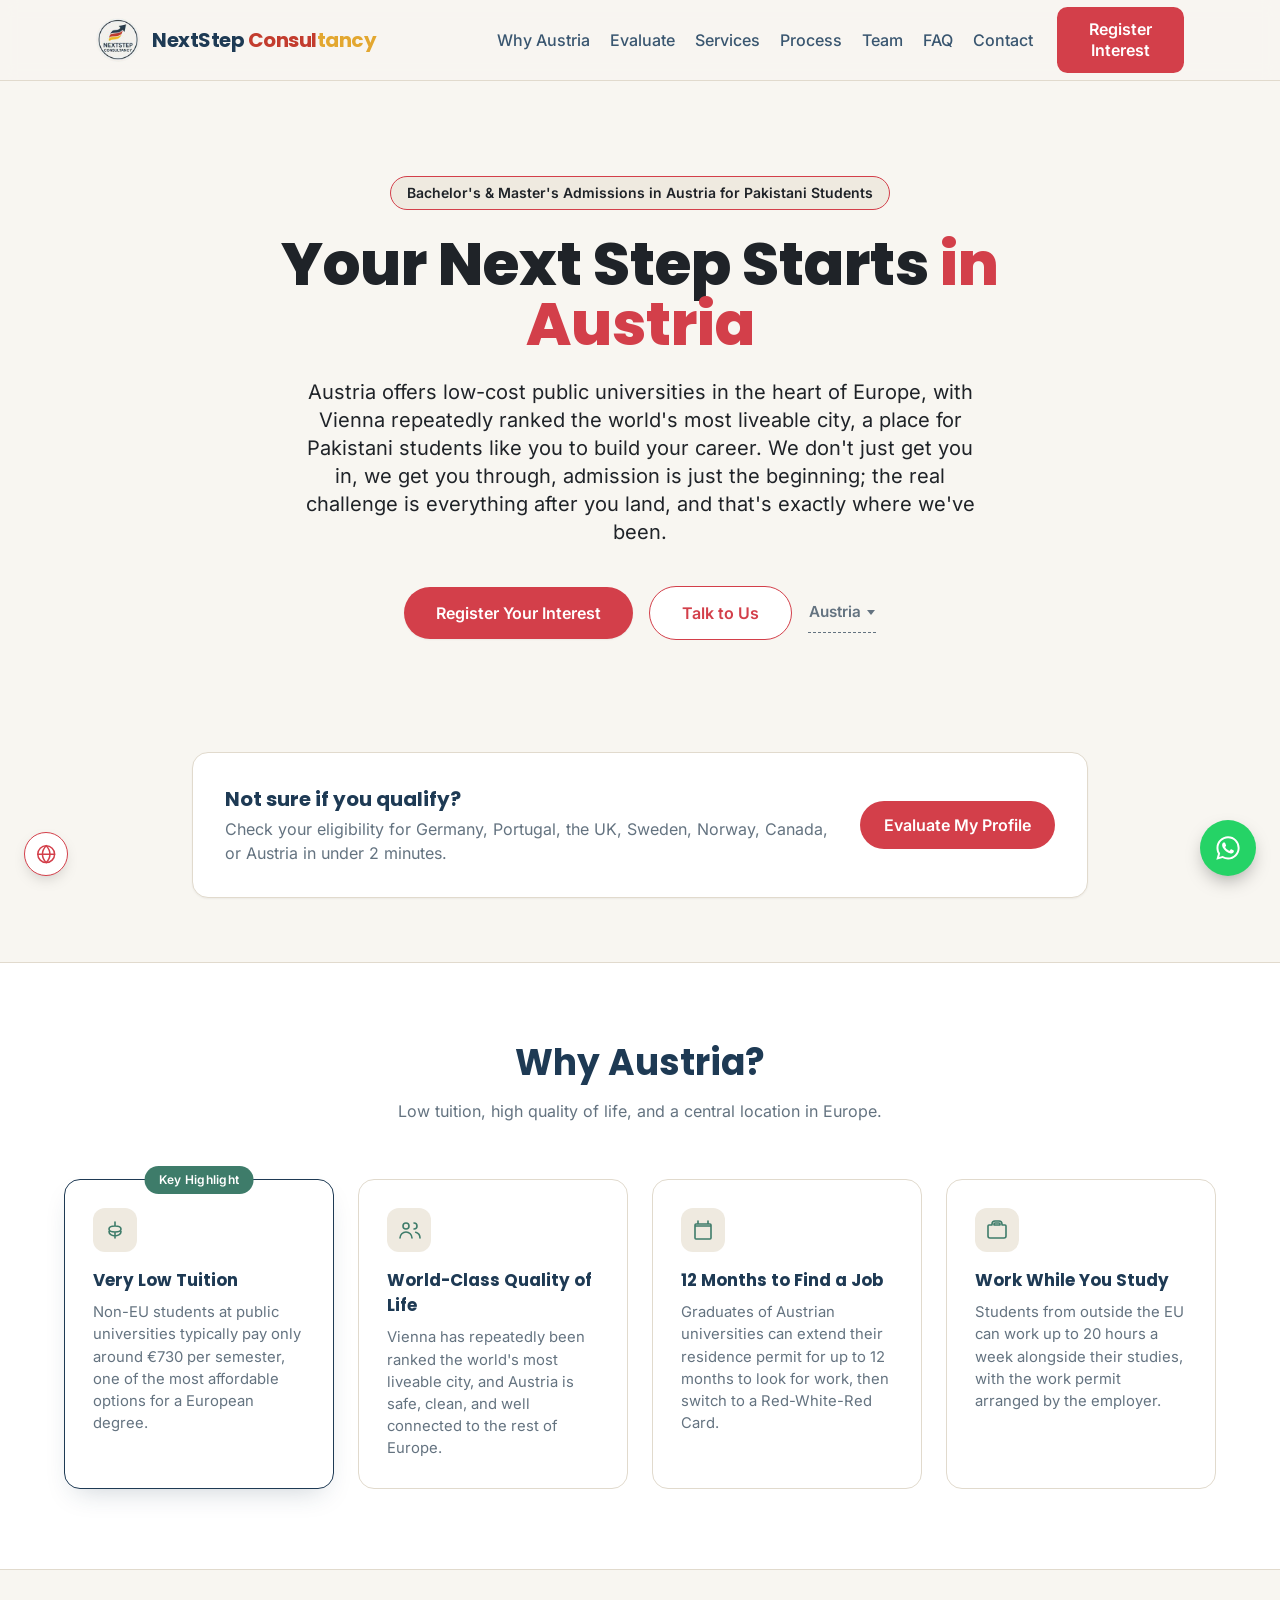
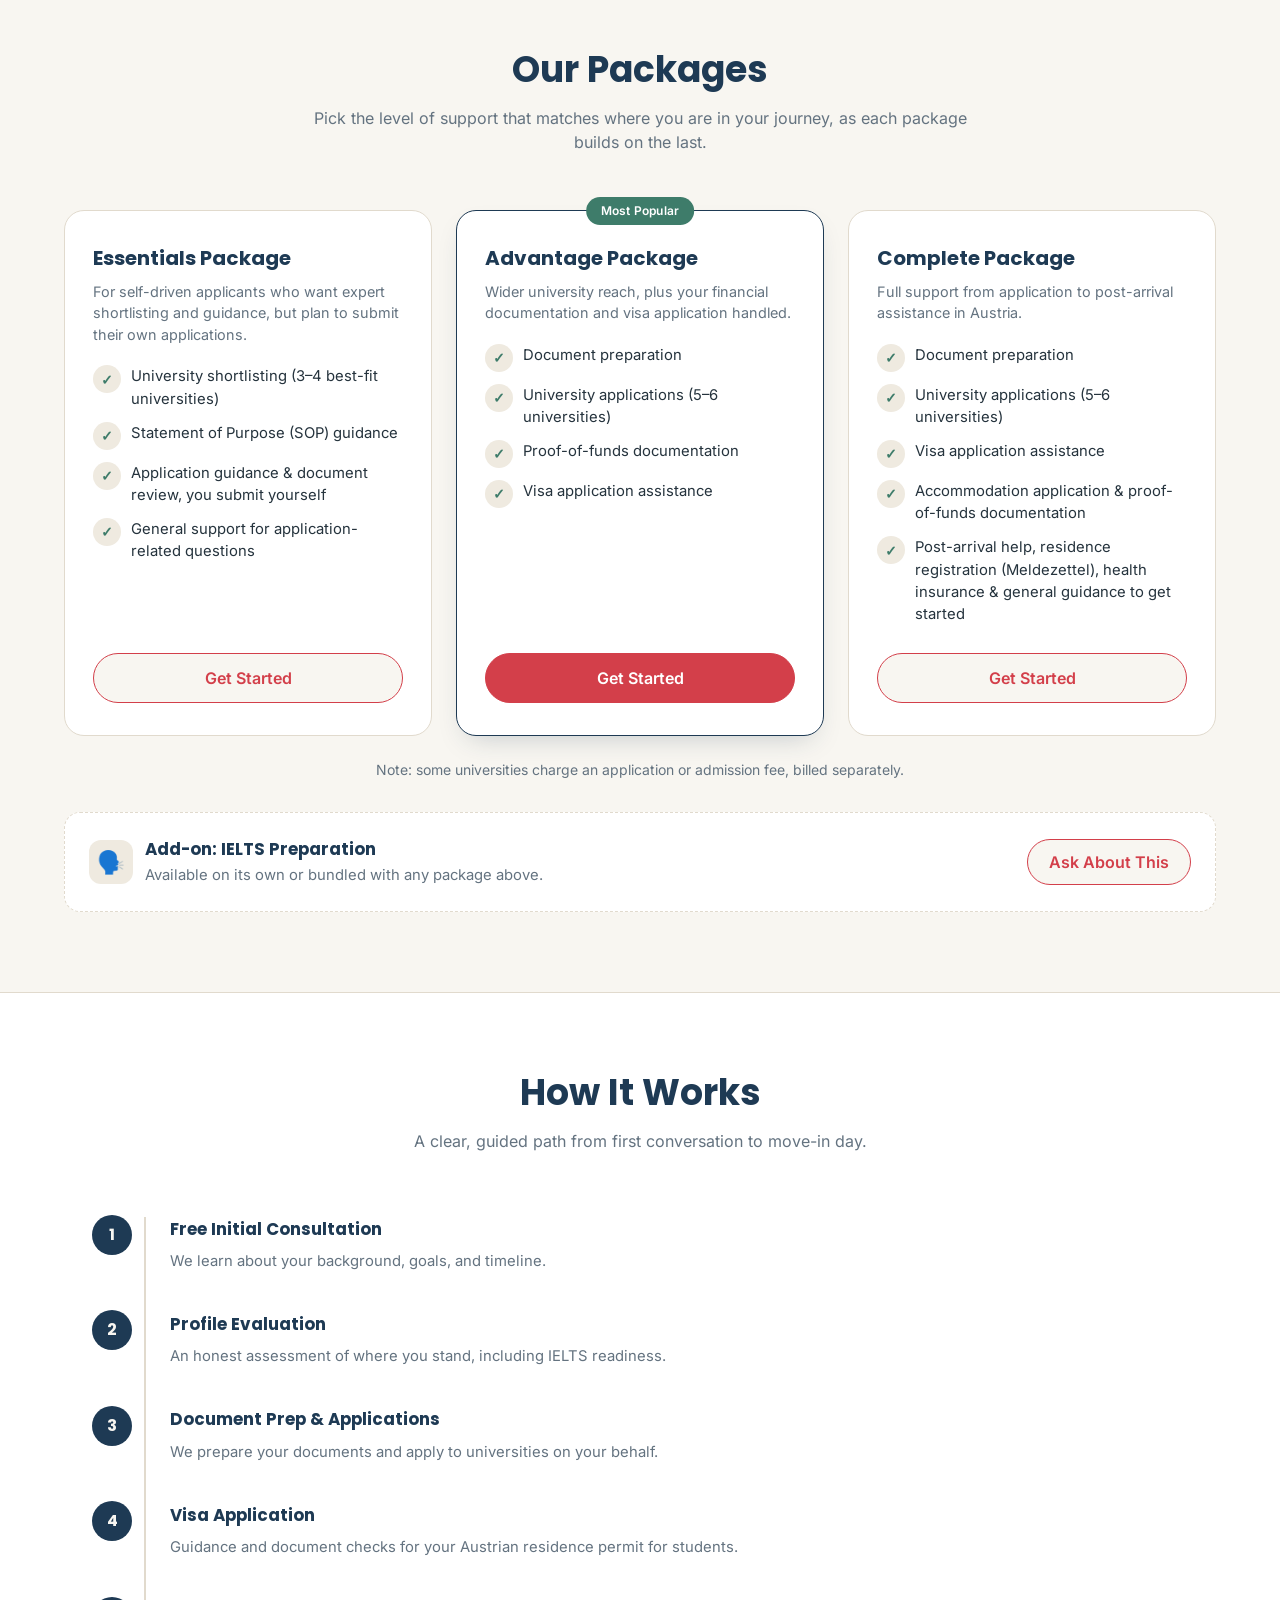
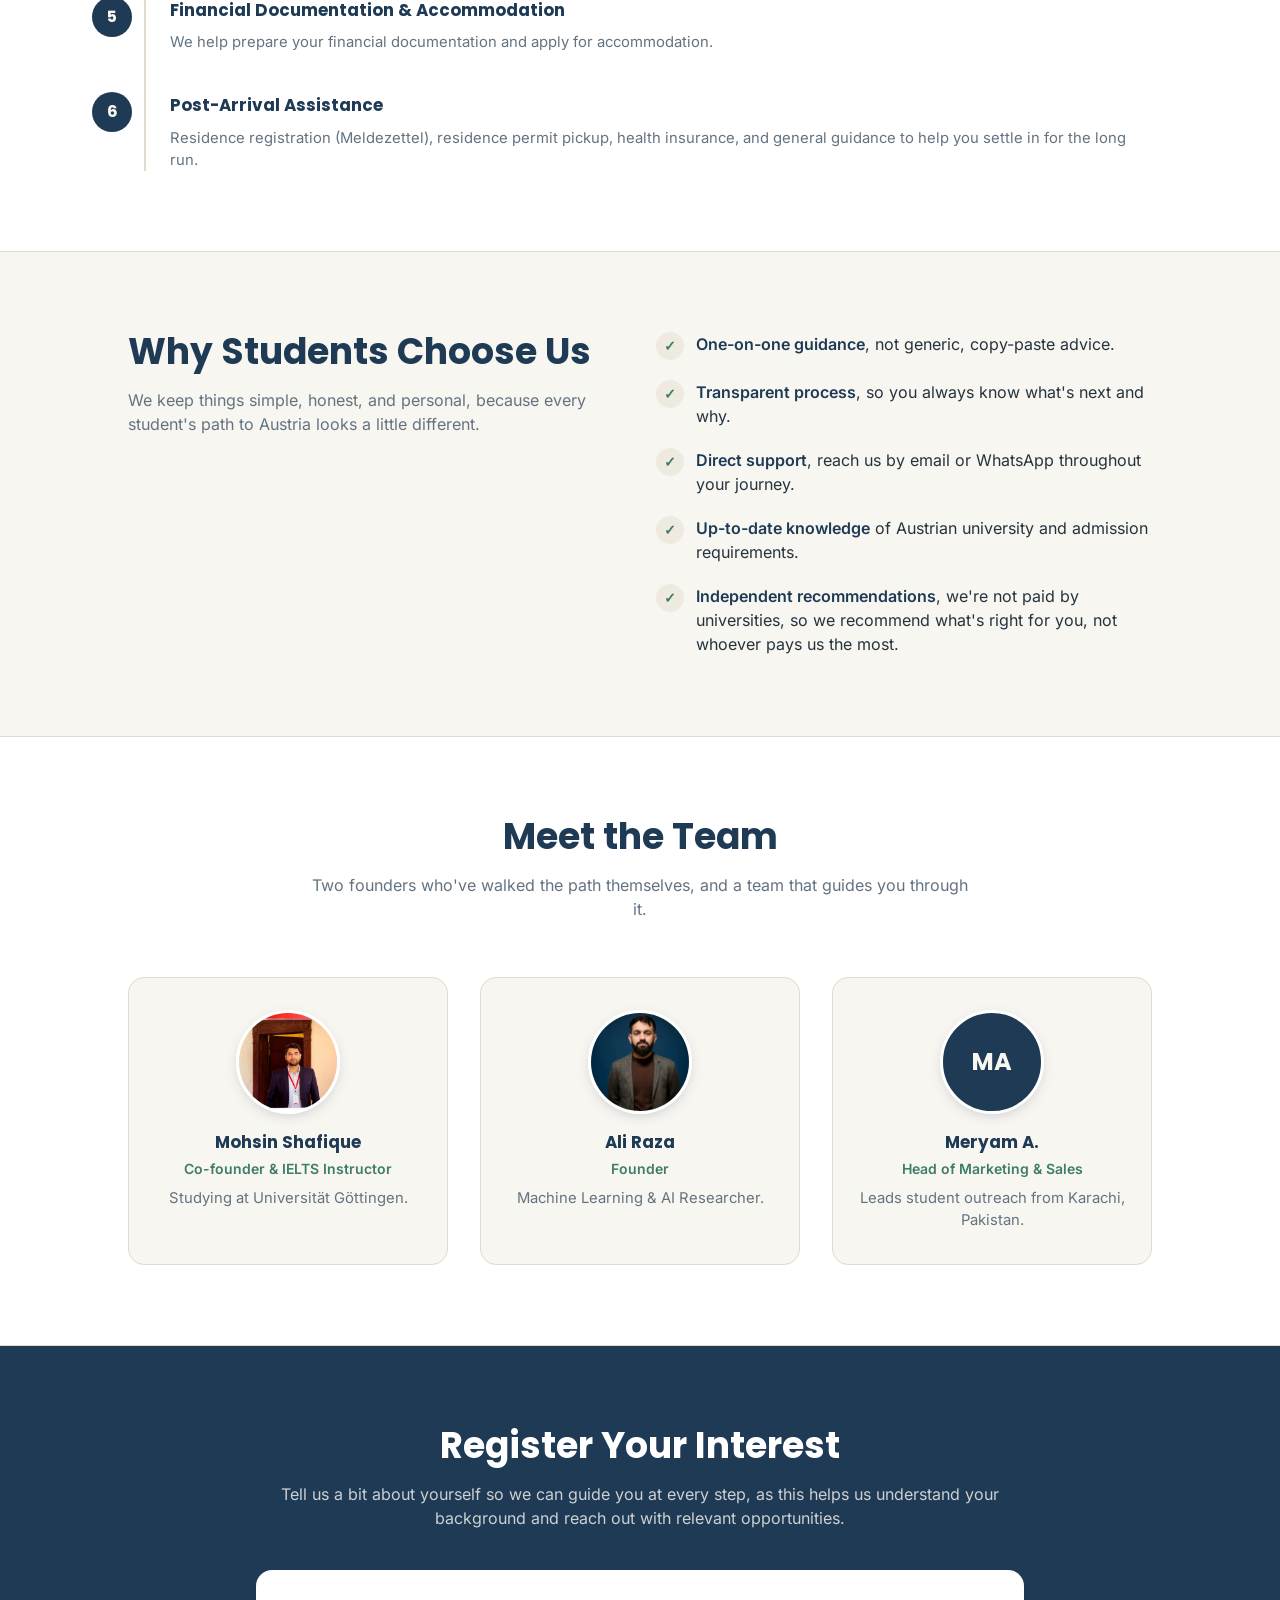
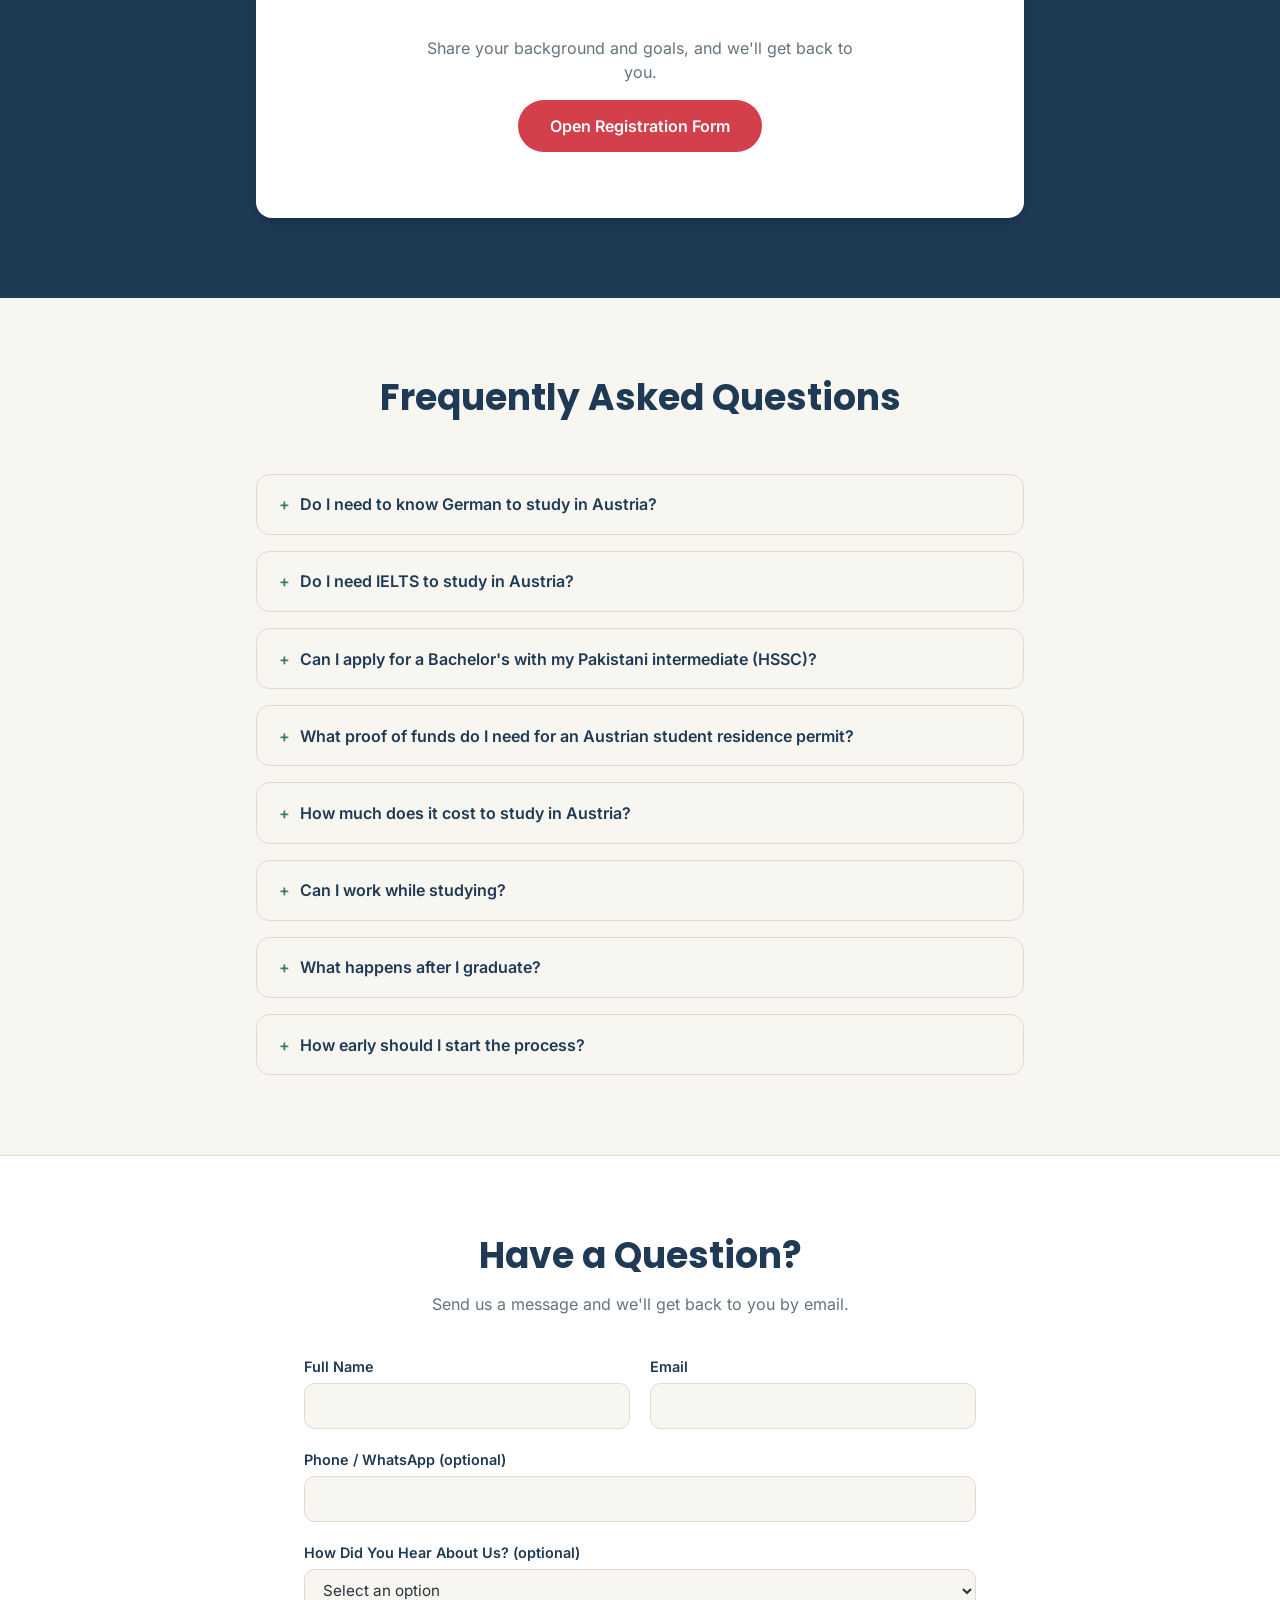
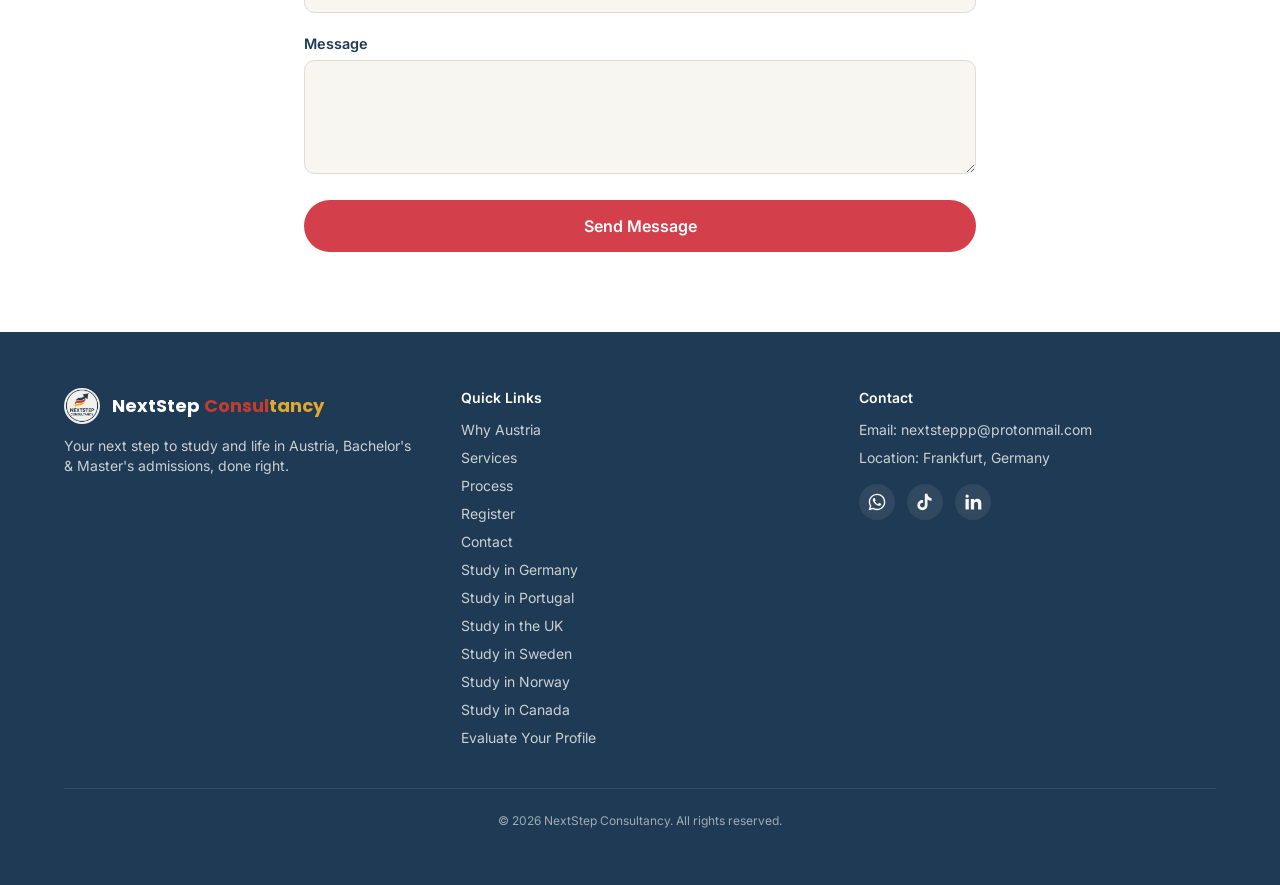
==== austria.html @ ed5e7047 "Add Sweden, Norway, Canada and Austria pages, country themes and team updates - New country pages fo" ====
<!DOCTYPE html>
<html lang="en">
<head>
<meta charset="UTF-8">
<meta name="viewport" content="width=device-width, initial-scale=1.0">
<title>NextStep Consultancy | Austria Admissions for Pakistani Students</title>
<meta name="description" content="NextStep Consultancy guides Pakistani students through Bachelor's & Master's admissions in Austria, from application and IELTS prep to visa support, arrival, and beyond.">

<link rel="canonical" href="https://imrazaa.github.io/nextstep/austria.html">

<!-- Open Graph -->
<meta property="og:title" content="NextStep Consultancy | Austria Admissions for Pakistani Students">
<meta property="og:description" content="Your next step to study and life in Austria for Pakistani students. Austria offers low-cost public universities in the heart of Europe, with Vienna repeatedly ranked the world's most liveable city. Bachelor's & Master's application assistance, IELTS prep, financial documentation & accommodation setup, and post-arrival support.">
<meta property="og:image" content="https://imrazaa.github.io/nextstep/assets/logo.jpg">
<meta property="og:type" content="website">
<meta property="og:site_name" content="NextStep Consultancy">
<meta property="og:url" content="https://imrazaa.github.io/nextstep/austria.html">

<!-- Twitter Card -->
<meta name="twitter:card" content="summary">
<meta name="twitter:title" content="NextStep Consultancy | Austria Admissions for Pakistani Students">
<meta name="twitter:description" content="Your next step to study and life in Austria for Pakistani students. Austria offers low-cost public universities in the heart of Europe, with Vienna repeatedly ranked the world's most liveable city. Bachelor's & Master's application assistance, IELTS prep, financial documentation & accommodation setup, and post-arrival support.">
<meta name="twitter:image" content="https://imrazaa.github.io/nextstep/assets/logo.jpg">

<link rel="icon" type="image/jpeg" href="assets/logo-sm.jpg">

<script type="application/ld+json">
{
  "@context": "https://schema.org",
  "@type": "EducationalOrganization",
  "name": "NextStep Consultancy",
  "description": "Bachelor's and Master's admission consultancy for Pakistani students studying and living in Austria, home to low-cost public universities in the heart of Europe and a 12-month post-study job-seeker permit, from application through post-arrival support.",
  "logo": "https://imrazaa.github.io/nextstep/assets/logo.jpg",
  "email": "nextsteppp@protonmail.com",
  "sameAs": [
    "https://www.tiktok.com/@nextstepconsult",
    "https://www.linkedin.com/in/mohsin-shafique-139a16190/"
  ]
}
</script>

<link rel="preload" href="assets/fonts/inter-latin.woff2" as="font" type="font/woff2" crossorigin>
<link rel="preload" href="assets/fonts/poppins-800-latin.woff2" as="font" type="font/woff2" crossorigin>
<link rel="preload" href="assets/fonts/poppins-700-latin.woff2" as="font" type="font/woff2" crossorigin>

<script type="text/javascript">
    (function(c,l,a,r,i,t,y){
        c[a]=c[a]||function(){(c[a].q=c[a].q||[]).push(arguments)};
        // Load the Clarity script after the page has finished loading, so it doesn't compete with first paint
        c.addEventListener("load",function(){setTimeout(function(){
            t=l.createElement(r);t.async=1;t.src="https://www.clarity.ms/tag/"+i;
            y=l.getElementsByTagName(r)[0];y.parentNode.insertBefore(t,y);
        },1500)});
    })(window, document, "clarity", "script", "xs1ineb0j9");
</script>

<link rel="stylesheet" href="tailwind.css?v=6">
<link rel="stylesheet" href="style.css?v=19">
</head>
<body data-country="austria" class="bg-cream text-ink font-body antialiased">

<!-- ============ HEADER ============ -->
<header class="fixed top-0 inset-x-0 z-50 bg-cream/90 backdrop-blur border-b border-bordersoft">
  <div class="max-w-6xl mx-auto px-5 sm:px-8 h-20 flex items-center justify-between">
    <a href="#top" class="flex items-center gap-3">
      <img src="assets/logo-sm.jpg" alt="NextStep Consultancy logo" width="44" height="44" class="h-11 w-11 rounded-full object-cover" onerror="this.style.display='none'">
      <span class="font-heading font-bold text-lg sm:text-xl text-navy tracking-tight">NextStep <span class="text-flagred">Consul</span><span class="text-flaggold">tancy</span></span>
    </a>

    <div class="hidden lg:flex items-center gap-6">
      <nav class="flex items-center gap-5 font-medium text-navysoft">
        <a href="#why-austria" class="hover:text-accent transition-colors">Why Austria</a>
        <a href="evaluate.html" class="hover:text-accent transition-colors">Evaluate</a>
        <a href="#services" class="hover:text-accent transition-colors">Services</a>
        <a href="#process" class="hover:text-accent transition-colors">Process</a>
        <a href="#founders" class="hover:text-accent transition-colors">Team</a>
        <a href="#faq" class="hover:text-accent transition-colors">FAQ</a>
        <a href="#contact" class="hover:text-accent transition-colors">Contact</a>
      </nav>

      <a href="#register" class="nav-register-btn">Register<br>Interest</a>
    </div>

    <button id="menu-btn" aria-label="Open menu" class="lg:hidden text-navy">
      <svg xmlns="http://www.w3.org/2000/svg" class="h-7 w-7" fill="none" viewBox="0 0 24 24" stroke="currentColor" stroke-width="1.8">
        <path stroke-linecap="round" stroke-linejoin="round" d="M4 6h16M4 12h16M4 18h16" />
      </svg>
    </button>
  </div>

  <!-- Mobile menu -->
  <div id="mobile-menu" class="lg:hidden hidden bg-cream border-t border-bordersoft">
    <nav class="flex flex-col px-5 py-4 gap-4 font-medium text-navysoft">
      <a href="#why-austria" class="mobile-link">Why Austria</a>
      <a href="evaluate.html" class="mobile-link">Evaluate</a>
      <a href="#services" class="mobile-link">Services</a>
      <a href="#process" class="mobile-link">Process</a>
      <a href="#founders" class="mobile-link">Team</a>
      <a href="#faq" class="mobile-link">FAQ</a>
      <a href="#contact" class="mobile-link">Contact</a>
      <a href="#register" class="mobile-register-btn">Register Interest</a>
    </nav>
  </div>
</header>

<main id="top">

  <!-- ============ HERO ============ -->
  <section class="hero pt-36 pb-20 sm:pt-44 sm:pb-28 px-5 sm:px-8">
    <div class="max-w-4xl mx-auto text-center">
      <span class="inline-block bg-creamalt text-navysoft text-sm font-semibold px-4 py-1.5 rounded-full border border-bordersoft mb-6">
        Bachelor's &amp; Master's Admissions in Austria for Pakistani Students
      </span>
      <h1 class="font-heading font-extrabold text-4xl sm:text-6xl leading-tight text-navy">
        Your Next Step Starts <span class="text-accent">in Austria</span>
      </h1>
      <p class="mt-6 text-lg sm:text-xl text-muted max-w-2xl mx-auto">
        Austria offers low-cost public universities in the heart of Europe, with Vienna repeatedly ranked the world's most liveable city, a place
        for Pakistani students like you to build your career. We don't just get you in, we get you through,
        admission is just the beginning; the real challenge is everything after you land, and that's exactly
        where we've been.
      </p>
      <div class="mt-10 flex flex-col sm:flex-row items-center justify-center gap-4">
        <a href="#register" class="w-full sm:w-auto text-center bg-accent hover:bg-navy text-white font-semibold px-8 py-3.5 rounded-full transition-colors shadow-sm">
          Register Your Interest
        </a>
        <a href="#contact" class="w-full sm:w-auto text-center bg-white hover:bg-creamalt text-navy font-semibold px-8 py-3.5 rounded-full border border-bordersoft transition-colors">
          Talk to Us
        </a>
        <details class="hero-country-dd">
          <summary class="hero-country-summary">Austria</summary>
          <div class="hero-country-panel">
            <a href="index.html" class="hero-country-option">Germany</a>
            <a href="portugal.html" class="hero-country-option">Portugal</a>
            <a href="uk.html" class="hero-country-option">United Kingdom</a>
            <a href="sweden.html" class="hero-country-option">Sweden</a>
            <a href="norway.html" class="hero-country-option">Norway</a>
            <a href="canada.html" class="hero-country-option">Canada</a>
            <a href="austria.html" class="hero-country-option active">Austria</a>
          </div>
        </details>
      </div>
    </div>
  </section>

  <!-- ============ EVALUATOR BANNER ============ -->
  <section class="pb-16 px-5 sm:px-8">
    <div class="max-w-4xl mx-auto bg-white border border-bordersoft rounded-2xl p-6 sm:p-8 flex flex-col sm:flex-row items-center justify-between gap-5 shadow-sm">
      <div class="text-center sm:text-left">
        <h2 class="font-heading font-bold text-xl text-navy">Not sure if you qualify?</h2>
        <p class="text-muted mt-1">Check your eligibility for Germany, Portugal, the UK, Sweden, Norway, Canada, or Austria in under 2 minutes.</p>
      </div>
      <a href="evaluate.html" class="eval-banner-btn">
        Evaluate My Profile
      </a>
    </div>
  </section>

  <!-- ============ WHY AUSTRIA ============ -->
  <section id="why-austria" class="scroll-mt-24 py-20 px-5 sm:px-8 bg-white border-y border-bordersoft">
    <div class="max-w-6xl mx-auto">
      <div class="text-center max-w-2xl mx-auto mb-14">
        <h2 class="font-heading font-bold text-3xl sm:text-4xl text-navy">Why Austria?</h2>
        <p class="mt-4 text-muted">Low tuition, high quality of life, and a central location in Europe.</p>
      </div>
      <div class="grid sm:grid-cols-2 lg:grid-cols-4 gap-6">

        <div class="card card-featured">
          <span class="pkg-badge">Key Highlight</span>
          <div class="icon-badge">
            <svg xmlns="http://www.w3.org/2000/svg" fill="none" viewBox="0 0 24 24" stroke="currentColor" stroke-width="1.6"><path stroke-linecap="round" stroke-linejoin="round" d="M12 8c-3 0-6 1-6 3s3 3 6 3 6-1 6-3-3-3-6-3Zm0 0V4m0 10v6m-6-6.5c0 2 2.5 4 6 4.5m6-4.5c0 2-2.5 4-6 4.5" /></svg>
          </div>
          <h3 class="card-title">Very Low Tuition</h3>
          <p class="card-text">Non-EU students at public universities typically pay only around €730 per semester, one of the most affordable options for a European degree.</p>
        </div>

        <div class="card">
          <div class="icon-badge">
            <svg xmlns="http://www.w3.org/2000/svg" fill="none" viewBox="0 0 24 24" stroke="currentColor" stroke-width="1.6"><path stroke-linecap="round" stroke-linejoin="round" d="M9 11a3 3 0 1 0 0-6 3 3 0 0 0 0 6Zm-6 9c0-3.3 2.7-6 6-6s6 2.7 6 6M17 11a3 3 0 1 0 0-6M23 20c0-2.8-1.8-5.1-4.3-5.8" /></svg>
          </div>
          <h3 class="card-title">World-Class Quality of Life</h3>
          <p class="card-text">Vienna has repeatedly been ranked the world's most liveable city, and Austria is safe, clean, and well connected to the rest of Europe.</p>
        </div>

        <div class="card">
          <div class="icon-badge">
            <svg xmlns="http://www.w3.org/2000/svg" fill="none" viewBox="0 0 24 24" stroke="currentColor" stroke-width="1.6"><path stroke-linecap="round" stroke-linejoin="round" d="M7 3v3M17 3v3M4 8h16M5 6h14a1 1 0 0 1 1 1v13a1 1 0 0 1-1 1H5a1 1 0 0 1-1-1V7a1 1 0 0 1 1-1Z" /></svg>
          </div>
          <h3 class="card-title">12 Months to Find a Job</h3>
          <p class="card-text">Graduates of Austrian universities can extend their residence permit for up to 12 months to look for work, then switch to a Red-White-Red Card.</p>
        </div>

        <div class="card">
          <div class="icon-badge">
            <svg xmlns="http://www.w3.org/2000/svg" fill="none" viewBox="0 0 24 24" stroke="currentColor" stroke-width="1.6"><path stroke-linecap="round" stroke-linejoin="round" d="M20 7h-3V6a3 3 0 0 0-3-3H10a3 3 0 0 0-3 3v1H4a1 1 0 0 0-1 1v10a2 2 0 0 0 2 2h14a2 2 0 0 0 2-2V8a1 1 0 0 0-1-1ZM9 6a1 1 0 0 1 1-1h4a1 1 0 0 1 1 1v1H9V6Z" /></svg>
          </div>
          <h3 class="card-title">Work While You Study</h3>
          <p class="card-text">Students from outside the EU can work up to 20 hours a week alongside their studies, with the work permit arranged by the employer.</p>
        </div>

      </div>
    </div>
  </section>

  <!-- ============ SERVICES / PACKAGES ============ -->
  <section id="services" class="scroll-mt-24 py-20 px-5 sm:px-8">
    <div class="max-w-6xl mx-auto">
      <div class="text-center max-w-2xl mx-auto mb-14">
        <h2 class="font-heading font-bold text-3xl sm:text-4xl text-navy">Our Packages</h2>
        <p class="mt-4 text-muted">Pick the level of support that matches where you are in your journey, as each package builds on the last.</p>
      </div>

      <div class="grid lg:grid-cols-3 gap-6 items-stretch">

        <!-- Package 1 -->
        <div class="pkg-card">
          <h3 class="pkg-name">Essentials Package</h3>
          <p class="pkg-desc">For self-driven applicants who want expert shortlisting and guidance, but plan to submit their own applications.</p>
          <ul class="pkg-list">
            <li><span class="check">✓</span>University shortlisting (3–4 best-fit universities)</li>
            <li><span class="check">✓</span>Statement of Purpose (SOP) guidance</li>
            <li><span class="check">✓</span>Application guidance &amp; document review, you submit yourself</li>
            <li><span class="check">✓</span>General support for application-related questions</li>
          </ul>
          <a href="#register" class="pkg-cta">Get Started</a>
        </div>

        <!-- Package 2 - Most Popular -->
        <div class="pkg-card pkg-featured">
          <span class="pkg-badge">Most Popular</span>
          <h3 class="pkg-name">Advantage Package</h3>
          <p class="pkg-desc">Wider university reach, plus your financial documentation and visa application handled.</p>
          <ul class="pkg-list">
            <li><span class="check">✓</span>Document preparation</li>
            <li><span class="check">✓</span>University applications (5–6 universities)</li>
            <li><span class="check">✓</span>Proof-of-funds documentation</li>
            <li><span class="check">✓</span>Visa application assistance</li>
          </ul>
          <a href="#register" class="pkg-cta pkg-cta-featured">Get Started</a>
        </div>

        <!-- Package 3 -->
        <div class="pkg-card">
          <h3 class="pkg-name">Complete Package</h3>
          <p class="pkg-desc">Full support from application to post-arrival assistance in Austria.</p>
          <ul class="pkg-list">
            <li><span class="check">✓</span>Document preparation</li>
            <li><span class="check">✓</span>University applications (5–6 universities)</li>
            <li><span class="check">✓</span>Visa application assistance</li>
            <li><span class="check">✓</span>Accommodation application &amp; proof-of-funds documentation</li>
            <li><span class="check">✓</span>Post-arrival help, residence registration (Meldezettel), health insurance &amp; general guidance to get started</li>
          </ul>
          <a href="#register" class="pkg-cta">Get Started</a>
        </div>

      </div>

      <p class="text-center text-sm text-muted mt-6">
        Note: some universities charge an application or admission fee, billed separately.
      </p>

      <!-- Add-on -->
      <div class="addon-card">
        <div class="flex items-center gap-3">
          <span class="icon-badge-sm !mb-0">🗣️</span>
          <div>
            <h4 class="card-title !mb-0.5">Add-on: IELTS Preparation</h4>
            <p class="card-text">Available on its own or bundled with any package above.</p>
          </div>
        </div>
        <a href="#contact" class="pkg-cta pkg-cta-addon">Ask About This</a>
      </div>
    </div>
  </section>

  <!-- ============ PROCESS ============ -->
  <section id="process" class="scroll-mt-24 py-20 px-5 sm:px-8 bg-white border-y border-bordersoft">
    <div class="max-w-5xl mx-auto">
      <div class="text-center max-w-2xl mx-auto mb-16">
        <h2 class="font-heading font-bold text-3xl sm:text-4xl text-navy">How It Works</h2>
        <p class="mt-4 text-muted">A clear, guided path from first conversation to move-in day.</p>
      </div>

      <ol class="relative border-s-2 border-bordersoft ms-4 space-y-10">
        <li class="step"><span class="step-num">1</span><h3 class="card-title">Free Initial Consultation</h3><p class="card-text">We learn about your background, goals, and timeline.</p></li>
        <li class="step"><span class="step-num">2</span><h3 class="card-title">Profile Evaluation</h3><p class="card-text">An honest assessment of where you stand, including IELTS readiness.</p></li>
        <li class="step"><span class="step-num">3</span><h3 class="card-title">Document Prep &amp; Applications</h3><p class="card-text">We prepare your documents and apply to universities on your behalf.</p></li>
        <li class="step"><span class="step-num">4</span><h3 class="card-title">Visa Application</h3><p class="card-text">Guidance and document checks for your Austrian residence permit for students.</p></li>
        <li class="step"><span class="step-num">5</span><h3 class="card-title">Financial Documentation &amp; Accommodation</h3><p class="card-text">We help prepare your financial documentation and apply for accommodation.</p></li>
        <li class="step"><span class="step-num">6</span><h3 class="card-title">Post-Arrival Assistance</h3><p class="card-text">Residence registration (Meldezettel), residence permit pickup, health insurance, and general guidance to help you settle in for the long run.</p></li>
      </ol>
    </div>
  </section>

  <!-- ============ WHY CHOOSE US ============ -->
  <section class="py-20 px-5 sm:px-8">
    <div class="max-w-5xl mx-auto grid sm:grid-cols-2 gap-8">
      <div>
        <h2 class="font-heading font-bold text-3xl sm:text-4xl text-navy mb-4">Why Students Choose Us</h2>
        <p class="text-muted">We keep things simple, honest, and personal, because every student's path to Austria looks a little different.</p>
      </div>
      <ul class="space-y-5">
        <li class="flex gap-3"><span class="check">✓</span><span><strong class="text-navy">One-on-one guidance</strong>, not generic, copy-paste advice.</span></li>
        <li class="flex gap-3"><span class="check">✓</span><span><strong class="text-navy">Transparent process</strong>, so you always know what's next and why.</span></li>
        <li class="flex gap-3"><span class="check">✓</span><span><strong class="text-navy">Direct support</strong>, reach us by email or WhatsApp throughout your journey.</span></li>
        <li class="flex gap-3"><span class="check">✓</span><span><strong class="text-navy">Up-to-date knowledge</strong> of Austrian university and admission requirements.</span></li>
        <li class="flex gap-3"><span class="check">✓</span><span><strong class="text-navy">Independent recommendations</strong>, we're not paid by universities, so we recommend what's right for you, not whoever pays us the most.</span></li>
      </ul>
    </div>
  </section>

  <!-- ============ FOUNDERS ============ -->
  <section id="founders" class="scroll-mt-24 py-20 px-5 sm:px-8 bg-white border-y border-bordersoft">
    <div class="max-w-5xl mx-auto">
      <div class="text-center max-w-2xl mx-auto mb-14">
        <h2 class="font-heading font-bold text-3xl sm:text-4xl text-navy">Meet the Team</h2>
        <p class="mt-4 text-muted">Two founders who've walked the path themselves, and a team that guides you through it.</p>
      </div>

      <div class="grid sm:grid-cols-2 lg:grid-cols-3 gap-8 max-w-5xl mx-auto">

        <div class="founder-card">
          <img src="assets/founder_mohsin.jpeg" alt="Mohsin Shafique" width="104" height="104" loading="lazy" class="founder-avatar" onerror="this.replaceWith(Object.assign(document.createElement('div'),{className:'founder-initials',textContent:'MS'}))">
          <h3 class="card-title !mb-1">Mohsin Shafique</h3>
          <p class="text-accent font-semibold text-sm mb-2">Co-founder &amp; IELTS Instructor</p>
          <p class="card-text">Studying at Universität Göttingen.</p>
        </div>

        <div class="founder-card">
          <img src="assets/founder_ali.jpg" alt="Ali Raza" width="104" height="104" loading="lazy" class="founder-avatar" onerror="this.replaceWith(Object.assign(document.createElement('div'),{className:'founder-initials',textContent:'AR'}))">
          <h3 class="card-title !mb-1">Ali Raza</h3>
          <p class="text-accent font-semibold text-sm mb-2">Founder</p>
          <p class="card-text">Machine Learning &amp; AI Researcher.</p>
        </div>

        <div class="founder-card">
          <img src="assets/team_meryam.jpg" alt="Meryam A." width="104" height="104" loading="lazy" class="founder-avatar" onerror="this.replaceWith(Object.assign(document.createElement('div'),{className:'founder-initials',textContent:'MA'}))">
          <h3 class="card-title !mb-1">Meryam A.</h3>
          <p class="text-accent font-semibold text-sm mb-2">Head of Marketing &amp; Sales</p>
          <p class="card-text">Leads student outreach from Karachi, Pakistan.</p>
        </div>

      </div>
    </div>
  </section>

  <!-- ============ REGISTRATION FORM ============ -->
  <section id="register" class="scroll-mt-24 py-20 px-5 sm:px-8 bg-navy">
    <div class="max-w-3xl mx-auto text-center">
      <h2 class="font-heading font-bold text-3xl sm:text-4xl text-white">Register Your Interest</h2>
      <p class="mt-4 text-cream/80">
        Tell us a bit about yourself so we can guide you at every step, as this helps us understand your
        background and reach out with relevant opportunities.
      </p>

      <div class="mt-10 bg-white rounded-2xl p-2 sm:p-3 shadow-lg">
        <!-- Google Form loads only on demand (script.js), keeping its ~4.8 MB and third-party cookies off initial page load -->
        <div class="form-facade" data-form-src="https://docs.google.com/forms/d/e/1FAIpQLSdMzvEFA4POjR6SAGuh8VfjpHiNRk3btibjBKRrQhr4GvNRgw/viewform?embedded=true&hl=en">
          <p class="form-facade-text">Share your background and goals, and we'll get back to you.</p>
          <button type="button" class="form-facade-btn">Open Registration Form</button>
          <noscript><a class="form-facade-btn" href="https://docs.google.com/forms/d/e/1FAIpQLSdMzvEFA4POjR6SAGuh8VfjpHiNRk3btibjBKRrQhr4GvNRgw/viewform?hl=en" target="_blank" rel="noopener noreferrer">Open Registration Form</a></noscript>
        </div>
      </div>
    </div>
  </section>

  <!-- ============ FAQ ============ -->
  <section id="faq" class="scroll-mt-24 py-20 px-5 sm:px-8">
    <div class="max-w-3xl mx-auto">
      <div class="text-center mb-14">
        <h2 class="font-heading font-bold text-3xl sm:text-4xl text-navy">Frequently Asked Questions</h2>
      </div>

      <div class="space-y-4">
        <details class="faq-item">
          <summary>Do I need to know German to study in Austria?</summary>
          <p>Not necessarily. Most Bachelor's programs are taught in German, but there's a growing range of English-taught Master's programs, especially in engineering, computer science, business, and economics. Learning some German will still help a lot with part-time jobs and everyday life.</p>
        </details>
        <details class="faq-item">
          <summary>Do I need IELTS to study in Austria?</summary>
          <p>For English-taught programs, most universities ask for IELTS Academic or an equivalent such as TOEFL iBT, commonly an overall band of 6.0–6.5 depending on the program. We help you confirm the exact requirement for each university you apply to.</p>
        </details>
        <details class="faq-item">
          <summary>Can I apply for a Bachelor's with my Pakistani intermediate (HSSC)?</summary>
          <p>Often not directly. Austrian universities may not treat HSSC as fully equivalent to the Austrian school-leaving certificate, and can require one or two years of completed university study in Pakistan or supplementary exams. We check your specific situation during your profile evaluation.</p>
        </details>
        <details class="faq-item">
          <summary>What proof of funds do I need for an Austrian student residence permit?</summary>
          <p>You'll need to show a monthly amount set each year by Austrian law (roughly €1,270 a month for students aged 24 and over, less for younger students), along with health insurance and proof of accommodation. We help you prepare the right documentation as part of our Advantage and Complete Packages.</p>
        </details>
        <details class="faq-item">
          <summary>How much does it cost to study in Austria?</summary>
          <p>Non-EU students at public universities typically pay around €730 per semester in tuition plus a small student union fee. Universities of applied sciences and private universities can charge more, so we compare options with you.</p>
        </details>
        <details class="faq-item">
          <summary>Can I work while studying?</summary>
          <p>Students from outside the EU can work up to 20 hours a week during their studies, with the employer applying for the required work permit.</p>
        </details>
        <details class="faq-item">
          <summary>What happens after I graduate?</summary>
          <p>Graduates of Austrian universities can extend their residence permit for up to 12 months to look for a job, and then switch to a Red-White-Red Card once they find qualifying work. Rules can change, so we always check the latest guidance closer to your intake.</p>
        </details>
        <details class="faq-item">
          <summary>How early should I start the process?</summary>
          <p>Ideally 10–12 months before your intended intake. Application deadlines and the residence permit process can take several months, so starting early gives you room to prepare.</p>
        </details>
      </div>
    </div>
  </section>

  <!-- ============ CONTACT FORM ============ -->
  <section id="contact" class="scroll-mt-24 py-20 px-5 sm:px-8 bg-white border-t border-bordersoft">
    <div class="max-w-2xl mx-auto">
      <div class="text-center mb-10">
        <h2 class="font-heading font-bold text-3xl sm:text-4xl text-navy">Have a Question?</h2>
        <p class="mt-4 text-muted">Send us a message and we'll get back to you by email.</p>
      </div>

      <form id="contact-form" action="https://formspree.io/f/mlgqowzl" method="POST" class="space-y-5">
        <div class="grid sm:grid-cols-2 gap-5">
          <div>
            <label class="form-label" for="name">Full Name</label>
            <input class="form-input" type="text" id="name" name="name" required>
          </div>
          <div>
            <label class="form-label" for="email">Email</label>
            <input class="form-input" type="email" id="email" name="email" required>
          </div>
        </div>
        <div>
          <label class="form-label" for="phone">Phone / WhatsApp (optional)</label>
          <input class="form-input" type="tel" id="phone" name="phone">
        </div>
        <div>
          <label class="form-label" for="referral">How Did You Hear About Us? (optional)</label>
          <select class="form-input" id="referral" name="referral">
            <option value="">Select an option</option>
            <option value="friend_family">Friend / Family Referral</option>
            <option value="google">Google Search</option>
            <option value="tiktok">TikTok</option>
            <option value="linkedin">LinkedIn</option>
            <option value="whatsapp">WhatsApp Group / Community</option>
            <option value="other">Other</option>
          </select>
        </div>
        <div>
          <label class="form-label" for="message">Message</label>
          <textarea class="form-input" id="message" name="message" rows="4" required></textarea>
        </div>
        <button type="submit" class="w-full bg-accent hover:bg-navy text-white font-semibold py-3.5 rounded-full transition-colors">
          Send Message
        </button>
        <p id="form-status" class="text-center text-sm font-medium hidden"></p>
      </form>
    </div>
  </section>

</main>

<!-- ============ FOOTER ============ -->
<footer class="bg-navy text-cream/80 py-14 px-5 sm:px-8">
  <div class="max-w-6xl mx-auto grid sm:grid-cols-3 gap-10 text-sm">
    <div>
      <div class="flex items-center gap-3 mb-3">
        <img src="assets/logo-sm.jpg" alt="NextStep Consultancy logo" width="36" height="36" class="h-9 w-9 rounded-full object-cover" onerror="this.style.display='none'">
        <span class="font-heading font-bold text-white text-lg">NextStep <span class="text-flagred">Consul</span><span class="text-flaggold">tancy</span></span>
      </div>
      <p>Your next step to study and life in Austria, Bachelor's &amp; Master's admissions, done right.</p>
    </div>
    <div>
      <h3 class="text-white font-semibold mb-3">Quick Links</h3>
      <ul class="space-y-2">
        <li><a href="#why-austria" class="hover:text-white">Why Austria</a></li>
        <li><a href="#services" class="hover:text-white">Services</a></li>
        <li><a href="#process" class="hover:text-white">Process</a></li>
        <li><a href="#register" class="hover:text-white">Register</a></li>
        <li><a href="#contact" class="hover:text-white">Contact</a></li>
        <li><a href="index.html" class="hover:text-white">Study in Germany</a></li>
        <li><a href="portugal.html" class="hover:text-white">Study in Portugal</a></li>
        <li><a href="uk.html" class="hover:text-white">Study in the UK</a></li>
        <li><a href="sweden.html" class="hover:text-white">Study in Sweden</a></li>
        <li><a href="norway.html" class="hover:text-white">Study in Norway</a></li>
        <li><a href="canada.html" class="hover:text-white">Study in Canada</a></li>
        <li><a href="evaluate.html" class="hover:text-white">Evaluate Your Profile</a></li>
      </ul>
    </div>
    <div>
      <h3 class="text-white font-semibold mb-3">Contact</h3>
      <ul class="space-y-2">
        <li>Email: <a href="mailto:nextsteppp@protonmail.com" class="hover:text-white">nextsteppp@protonmail.com</a></li>
        <li>Location: Frankfurt, Germany</li>
      </ul>

      <div class="flex items-center gap-3 mt-4">
        <a href="https://wa.me/4915732962755" target="_blank" rel="noopener noreferrer" aria-label="Message us on WhatsApp" class="footer-social-icon">
          <svg xmlns="http://www.w3.org/2000/svg" viewBox="0 0 24 24" fill="currentColor" class="h-5 w-5">
            <path d="M12.04 2C6.58 2 2.13 6.45 2.13 11.91c0 1.75.46 3.45 1.32 4.95L2 22l5.25-1.38a9.9 9.9 0 0 0 4.79 1.22h.01c5.46 0 9.91-4.45 9.91-9.91 0-2.65-1.03-5.14-2.9-7.01A9.87 9.87 0 0 0 12.04 2Zm0 18.13h-.01a8.2 8.2 0 0 1-4.18-1.15l-.3-.18-3.11.82.83-3.04-.2-.31a8.2 8.2 0 0 1-1.26-4.36c0-4.54 3.7-8.24 8.24-8.24 2.2 0 4.27.86 5.82 2.42a8.18 8.18 0 0 1 2.41 5.83c0 4.54-3.7 8.21-8.24 8.21Zm4.52-6.16c-.25-.12-1.47-.72-1.7-.81-.23-.08-.39-.12-.56.13-.17.25-.64.81-.78.97-.15.17-.29.19-.54.06-.25-.12-1.05-.39-2-1.23-.74-.66-1.24-1.47-1.38-1.72-.15-.25-.02-.38.11-.51.11-.11.25-.29.37-.43.12-.15.16-.25.25-.42.08-.17.04-.31-.02-.44-.06-.12-.56-1.35-.77-1.85-.2-.48-.41-.42-.56-.43h-.48c-.17 0-.44.06-.67.31-.23.25-.87.85-.87 2.08 0 1.22.89 2.4 1.02 2.57.12.17 1.75 2.67 4.24 3.74.59.26 1.05.41 1.41.52.59.19 1.13.16 1.56.1.48-.07 1.47-.6 1.67-1.18.21-.58.21-1.08.15-1.18-.06-.11-.23-.17-.48-.29Z"/>
          </svg>
        </a>
        <a href="https://www.tiktok.com/@nextstepconsult" target="_blank" rel="noopener noreferrer" aria-label="Follow us on TikTok" class="footer-social-icon">
          <svg xmlns="http://www.w3.org/2000/svg" viewBox="0 0 24 24" fill="currentColor" class="h-5 w-5">
            <path d="M16.6 5.82c-1.02-.94-1.6-2.27-1.6-3.7h-3.2v13.6c0 1.6-1.3 2.9-2.9 2.9s-2.9-1.3-2.9-2.9 1.3-2.9 2.9-2.9c.3 0 .58.05.85.13V9.7a6.14 6.14 0 0 0-.85-.06 6.13 6.13 0 0 0 0 12.26 6.13 6.13 0 0 0 6.13-6.13V9.01a8.3 8.3 0 0 0 4.87 1.56V7.4a4.85 4.85 0 0 1-3.3-1.58Z"/>
          </svg>
        </a>
        <a href="https://www.linkedin.com/in/imrazaa/" target="_blank" rel="noopener noreferrer" aria-label="Connect on LinkedIn" class="footer-social-icon">
          <svg xmlns="http://www.w3.org/2000/svg" viewBox="0 0 24 24" fill="currentColor" class="h-5 w-5">
            <path d="M6.94 5a2 2 0 1 1-4-.02 2 2 0 0 1 4 .02ZM7 8.48H3V21h4V8.48Zm6.32 0H9.35V21h3.97v-6.57c0-3.66 4.77-3.96 4.77 0V21H22v-7.93c0-6.17-7.06-5.95-8.68-2.91V8.48Z"/>
          </svg>
        </a>
      </div>
    </div>
  </div>
  <div class="max-w-6xl mx-auto mt-10 pt-6 border-t border-white/10 text-xs text-center text-cream/60">
    © <span id="year"></span> NextStep Consultancy. All rights reserved.
  </div>
</footer>

<a href="https://wa.me/4915732962755" target="_blank" rel="noopener noreferrer" aria-label="Chat with us on WhatsApp" class="whatsapp-float">
  <svg xmlns="http://www.w3.org/2000/svg" viewBox="0 0 24 24" fill="currentColor" class="h-7 w-7">
    <path d="M12.04 2C6.58 2 2.13 6.45 2.13 11.91c0 1.75.46 3.45 1.32 4.95L2 22l5.25-1.38a9.9 9.9 0 0 0 4.79 1.22h.01c5.46 0 9.91-4.45 9.91-9.91 0-2.65-1.03-5.14-2.9-7.01A9.87 9.87 0 0 0 12.04 2Zm0 18.13h-.01a8.2 8.2 0 0 1-4.18-1.15l-.3-.18-3.11.82.83-3.04-.2-.31a8.2 8.2 0 0 1-1.26-4.36c0-4.54 3.7-8.24 8.24-8.24 2.2 0 4.27.86 5.82 2.42a8.18 8.18 0 0 1 2.41 5.83c0 4.54-3.7 8.21-8.24 8.21Zm4.52-6.16c-.25-.12-1.47-.72-1.7-.81-.23-.08-.39-.12-.56.13-.17.25-.64.81-.78.97-.15.17-.29.19-.54.06-.25-.12-1.05-.39-2-1.23-.74-.66-1.24-1.47-1.38-1.72-.15-.25-.02-.38.11-.51.11-.11.25-.29.37-.43.12-.15.16-.25.25-.42.08-.17.04-.31-.02-.44-.06-.12-.56-1.35-.77-1.85-.2-.48-.41-.42-.56-.43h-.48c-.17 0-.44.06-.67.31-.23.25-.87.85-.87 2.08 0 1.22.89 2.4 1.02 2.57.12.17 1.75 2.67 4.24 3.74.59.26 1.05.41 1.41.52.59.19 1.13.16 1.56.1.48-.07 1.47-.6 1.67-1.18.21-.58.21-1.08.15-1.18-.06-.11-.23-.17-.48-.29Z"/>
  </svg>
</a>

<details class="country-float">
  <summary class="country-float-trigger" aria-label="Switch country">
    <svg xmlns="http://www.w3.org/2000/svg" viewBox="0 0 24 24" fill="none" stroke="currentColor" stroke-width="1.6">
      <circle cx="12" cy="12" r="9" />
      <path stroke-linecap="round" d="M3 12h18M12 3c2.5 2.6 4 6 4 9s-1.5 6.4-4 9c-2.5-2.6-4-6-4-9s1.5-6.4 4-9Z" />
    </svg>
  </summary>
  <div class="country-float-panel">
    <a href="index.html" class="hero-country-option">Germany</a>
    <a href="portugal.html" class="hero-country-option">Portugal</a>
    <a href="uk.html" class="hero-country-option">United Kingdom</a>
    <a href="sweden.html" class="hero-country-option">Sweden</a>
    <a href="norway.html" class="hero-country-option">Norway</a>
    <a href="canada.html" class="hero-country-option">Canada</a>
    <a href="austria.html" class="hero-country-option active">Austria</a>
  </div>
</details>

<script src="script.js?v=5"></script>
</body>
</html>
---- style.css ----
/* ============ Self-hosted fonts (latin subset) ============ */
@font-face {
  font-family: 'Inter';
  font-style: normal;
  font-weight: 400 600;
  font-display: swap;
  src: url(assets/fonts/inter-latin.woff2) format('woff2');
}
@font-face {
  font-family: 'Poppins';
  font-style: normal;
  font-weight: 700;
  font-display: swap;
  src: url(assets/fonts/poppins-700-latin.woff2) format('woff2');
}
@font-face {
  font-family: 'Poppins';
  font-style: normal;
  font-weight: 800;
  font-display: swap;
  src: url(assets/fonts/poppins-800-latin.woff2) format('woff2');
}

html {
  scroll-behavior: smooth;
}

.footer-social-icon {
  display: inline-flex;
  align-items: center;
  justify-content: center;
  width: 2.25rem;
  height: 2.25rem;
  border-radius: 9999px;
  background: rgba(255, 255, 255, 0.08);
  color: #F8F6F1;
  transition: background 0.15s ease, color 0.15s ease;
}

.footer-social-icon:hover {
  background: #E3A730;
  color: #1E3A54;
}

.whatsapp-float {
  position: fixed;
  bottom: 1.5rem;
  right: 1.5rem;
  z-index: 60;
  width: 3.5rem;
  height: 3.5rem;
  border-radius: 9999px;
  background: #25D366;
  color: #fff;
  display: flex;
  align-items: center;
  justify-content: center;
  box-shadow: 0 8px 20px -6px rgba(0, 0, 0, 0.4);
  transition: transform 0.15s ease;
}

.whatsapp-float:hover {
  transform: scale(1.08);
}

.founder-card {
  background: #F8F6F1;
  border: 1px solid #E1DACD;
  border-radius: 1rem;
  padding: 2rem 1.5rem;
  text-align: center;
}

.founder-avatar {
  width: 6.5rem;
  height: 6.5rem;
  border-radius: 9999px;
  object-fit: cover;
  margin: 0 auto 1rem;
  border: 3px solid #fff;
  box-shadow: 0 4px 14px -4px rgba(30, 58, 84, 0.25);
}

.founder-initials {
  width: 6.5rem;
  height: 6.5rem;
  border-radius: 9999px;
  margin: 0 auto 1rem;
  background: #1E3A54;
  color: #F8F6F1;
  display: flex;
  align-items: center;
  justify-content: center;
  font-family: 'Poppins', sans-serif;
  font-weight: 700;
  font-size: 1.5rem;
  border: 3px solid #fff;
  box-shadow: 0 4px 14px -4px rgba(30, 58, 84, 0.25);
}

body {
  font-family: 'Inter', sans-serif;
}

.card {
  background: #fff;
  border: 1px solid #E1DACD;
  border-radius: 1rem;
  padding: 1.75rem;
  transition: transform 0.15s ease, box-shadow 0.15s ease;
}

.card:hover {
  transform: translateY(-3px);
  box-shadow: 0 10px 25px -10px rgba(30, 58, 84, 0.15);
}

.card-featured {
  position: relative;
  border-color: #1E3A54;
  box-shadow: 0 12px 28px -12px rgba(30, 58, 84, 0.25);
}

.icon-badge {
  width: 2.75rem;
  height: 2.75rem;
  border-radius: 0.75rem;
  background: #EFEAE0;
  color: #3E7C6A;
  display: flex;
  align-items: center;
  justify-content: center;
  margin-bottom: 1rem;
}

.icon-badge svg {
  width: 1.5rem;
  height: 1.5rem;
}

.icon-badge-sm {
  width: 2.75rem;
  height: 2.75rem;
  border-radius: 0.75rem;
  background: #EFEAE0;
  display: flex;
  align-items: center;
  justify-content: center;
  margin-bottom: 1rem;
  font-size: 1.4rem;
}

.card-title {
  font-family: 'Poppins', sans-serif;
  font-weight: 700;
  color: #1E3A54;
  margin-bottom: 0.5rem;
  font-size: 1.05rem;
}

.card-text {
  color: #647380;
  font-size: 0.925rem;
  line-height: 1.5;
}

.step {
  position: relative;
  padding-left: 1.5rem;
}

.step-num {
  position: absolute;
  left: -3.35rem;
  top: -0.1rem;
  width: 2.5rem;
  height: 2.5rem;
  background: #1E3A54;
  color: #F8F6F1;
  border-radius: 9999px;
  display: flex;
  align-items: center;
  justify-content: center;
  font-family: 'Poppins', sans-serif;
  font-weight: 700;
}

.check {
  flex-shrink: 0;
  width: 1.75rem;
  height: 1.75rem;
  border-radius: 9999px;
  background: #EFEAE0;
  color: #3E7C6A;
  display: flex;
  align-items: center;
  justify-content: center;
  font-weight: 700;
  font-size: 0.9rem;
}

.faq-item {
  background: #F8F6F1;
  border: 1px solid #E1DACD;
  border-radius: 0.85rem;
  padding: 1.1rem 1.4rem;
}

.faq-item summary {
  cursor: pointer;
  font-weight: 600;
  color: #1E3A54;
  list-style: none;
}

.faq-item summary::-webkit-details-marker {
  display: none;
}

.faq-item summary::before {
  content: '+';
  color: #3E7C6A;
  font-weight: 700;
  margin-right: 0.6rem;
}

.faq-item[open] summary::before {
  content: '−';
}

.faq-item p {
  margin-top: 0.75rem;
  color: #647380;
  font-size: 0.95rem;
  line-height: 1.55;
}

.form-label {
  display: block;
  font-weight: 600;
  color: #1E3A54;
  margin-bottom: 0.35rem;
  font-size: 0.9rem;
}

.form-input {
  width: 100%;
  border: 1px solid #E1DACD;
  border-radius: 0.65rem;
  padding: 0.65rem 0.9rem;
  background: #F8F6F1;
  color: #25333D;
  font-size: 0.95rem;
}

.form-input:focus {
  outline: none;
  border-color: #1E3A54;
  background: #fff;
}

.mobile-link {
  padding: 0.5rem 0;
  border-bottom: 1px solid #E1DACD;
}

/* Gives the mobile menu's primary CTA the same visual weight as the desktop nav-register-btn,
   instead of reading as just another list item */
.mobile-register-btn {
  display: block;
  width: 100%;
  text-align: center;
  background: #1E3A54;
  color: #F8F6F1;
  font-weight: 600;
  padding: 0.85rem 1rem;
  border-radius: 0.65rem;
  margin-top: 0.5rem;
  transition: background 0.15s ease;
}

.mobile-register-btn:hover {
  background: #3A5670;
}

.nav-register-btn {
  display: inline-block;
  text-align: center;
  line-height: 1.3;
  background: #1E3A54;
  color: #F8F6F1;
  font-weight: 600;
  font-size: 1rem;
  padding: 0.75rem 2rem;
  border-radius: 0.65rem;
  transition: background 0.15s ease;
}

.nav-register-btn:hover {
  background: #3A5670;
}

.eval-banner-btn {
  display: inline-block;
  width: 100%;
  text-align: center;
  white-space: nowrap;
  background: #1E3A54;
  color: #F8F6F1;
  font-weight: 600;
  padding: 0.75rem 1.5rem;
  border-radius: 9999px;
  transition: background 0.15s ease;
}

.eval-banner-btn:hover {
  background: #3A5670;
}

@media (min-width: 640px) {
  .eval-banner-btn {
    width: auto;
  }
}

/* Hero "Other Countries" dropdown, sits alongside the CTA buttons but reads as secondary, not a third button */
.hero-country-dd {
  position: relative;
}

.hero-country-summary {
  cursor: pointer;
  list-style: none;
  display: inline-flex;
  align-items: center;
  gap: 0.35rem;
  color: #647380;
  font-weight: 600;
  font-size: 0.95rem;
  padding: 0.5rem 0.1rem;
  border-bottom: 1px dashed #647380;
  transition: color 0.15s ease, border-color 0.15s ease;
}

.hero-country-summary:hover {
  color: #1E3A54;
  border-color: #1E3A54;
}

.hero-country-summary::-webkit-details-marker {
  display: none;
}

.hero-country-summary::after {
  content: '';
  width: 0;
  height: 0;
  border-left: 4px solid transparent;
  border-right: 4px solid transparent;
  border-top: 5px solid currentColor;
}

.hero-country-panel {
  position: absolute;
  top: calc(100% + 0.6rem);
  left: 50%;
  transform: translateX(-50%);
  background: #fff;
  border: 1px solid #E1DACD;
  border-radius: 0.85rem;
  box-shadow: 0 12px 28px -12px rgba(30, 58, 84, 0.25);
  padding: 0.4rem;
  min-width: 9.5rem;
  z-index: 20;
}

.hero-country-option {
  display: flex;
  align-items: center;
  text-align: left;
  padding: 0.55rem 0.9rem;
  border-radius: 0.6rem;
  font-size: 0.9rem;
  font-weight: 600;
  color: #647380;
}

.hero-country-panel .hero-country-option:hover {
  background: #F8F6F1;
}

.hero-country-option.active {
  background: #1E3A54;
  color: #F8F6F1;
}

/* Country switcher floating button (mirrors .whatsapp-float, opposite corner) */
/* Smaller + outlined (vs WhatsApp's solid fill) so it reads as secondary, not a second equal-weight action.
   Now a dropdown (not a direct link) since there are 3+ countries to choose from. */
.country-float {
  position: fixed;
  bottom: 1.5rem;
  left: 1.5rem;
  z-index: 60;
}

.country-float-trigger {
  cursor: pointer;
  list-style: none;
  width: 2.75rem;
  height: 2.75rem;
  border-radius: 9999px;
  background: #fff;
  color: #1E3A54;
  border: 1px solid #E1DACD;
  display: flex;
  align-items: center;
  justify-content: center;
  box-shadow: 0 6px 16px -6px rgba(0, 0, 0, 0.25);
  transition: transform 0.15s ease, background 0.15s ease;
}

.country-float-trigger::-webkit-details-marker {
  display: none;
}

.country-float-trigger:hover {
  transform: scale(1.08);
  background: #EFEAE0;
}

.country-float-trigger svg {
  width: 1.4rem;
  height: 1.4rem;
}

.country-float-panel {
  position: absolute;
  bottom: calc(100% + 0.75rem);
  left: 0;
  background: #fff;
  border: 1px solid #E1DACD;
  border-radius: 0.85rem;
  box-shadow: 0 12px 28px -12px rgba(30, 58, 84, 0.25);
  padding: 0.4rem;
  min-width: 10.5rem;
  z-index: 20;
}

/* Package cards */
.pkg-card {
  position: relative;
  background: #fff;
  border: 1px solid #E1DACD;
  border-radius: 1.25rem;
  padding: 2rem 1.75rem;
  display: flex;
  flex-direction: column;
  transition: transform 0.15s ease, box-shadow 0.15s ease;
}

.pkg-card:hover {
  transform: translateY(-3px);
  box-shadow: 0 12px 28px -12px rgba(30, 58, 84, 0.18);
}

.pkg-featured {
  border-color: #1E3A54;
  box-shadow: 0 12px 28px -12px rgba(30, 58, 84, 0.25);
}

.pkg-badge {
  position: absolute;
  top: -0.85rem;
  left: 50%;
  transform: translateX(-50%);
  background: #3E7C6A;
  color: #fff;
  font-size: 0.75rem;
  font-weight: 700;
  letter-spacing: 0.02em;
  padding: 0.3rem 0.9rem;
  border-radius: 9999px;
}

.pkg-name {
  font-family: 'Poppins', sans-serif;
  font-weight: 700;
  color: #1E3A54;
  font-size: 1.25rem;
  margin-bottom: 0.5rem;
}

.pkg-desc {
  color: #647380;
  font-size: 0.9rem;
  margin-bottom: 1.25rem;
}

.pkg-list {
  list-style: none;
  margin: 0 0 1.75rem 0;
  padding: 0;
  display: flex;
  flex-direction: column;
  gap: 0.75rem;
  flex-grow: 1;
}

.pkg-list li {
  display: flex;
  align-items: flex-start;
  gap: 0.65rem;
  color: #25333D;
  font-size: 0.925rem;
}

.pkg-cta {
  display: block;
  text-align: center;
  background: #F8F6F1;
  color: #1E3A54;
  font-weight: 600;
  padding: 0.75rem 1rem;
  border-radius: 9999px;
  border: 1px solid #E1DACD;
  transition: background 0.15s ease, color 0.15s ease;
}

.pkg-cta:hover {
  background: #1E3A54;
  color: #F8F6F1;
}

.pkg-cta-featured {
  background: #1E3A54;
  color: #fff;
  border-color: #1E3A54;
}

.pkg-cta-featured:hover {
  background: #3E7C6A;
  border-color: #3E7C6A;
}

.pkg-cta-addon {
  padding: 0.6rem 1.3rem;
  white-space: nowrap;
}

.addon-card {
  margin-top: 2rem;
  background: #fff;
  border: 1px dashed #E1DACD;
  border-radius: 1rem;
  padding: 1.5rem;
  display: flex;
  align-items: center;
  justify-content: space-between;
  flex-wrap: wrap;
  gap: 1rem;
}

/* Profile evaluator results */
.eval-criterion {
  background: #F8F6F1;
  border: 1px solid #E1DACD;
  border-radius: 0.85rem;
  padding: 1rem 1.25rem;
}

.eval-criterion-head {
  display: flex;
  align-items: center;
  justify-content: space-between;
  gap: 0.75rem;
  margin-bottom: 0.35rem;
}

.eval-criterion-label {
  font-family: 'Poppins', sans-serif;
  font-weight: 700;
  color: #1E3A54;
  font-size: 0.95rem;
}

.eval-criterion-text {
  color: #647380;
  font-size: 0.9rem;
  line-height: 1.5;
}

.eval-tier-badge {
  font-size: 0.75rem;
  font-weight: 700;
  padding: 0.25rem 0.7rem;
  border-radius: 9999px;
  white-space: nowrap;
}

.eval-tier-good {
  background: #E3F0EA;
  color: #3E7C6A;
}

.eval-tier-warn {
  background: #FBEAE6;
  color: #C33C2E;
}

.eval-tier-neutral {
  background: #EFEAE0;
  color: #1E3A54;
}

/* ============ Testimonial video ============ */
.testimonial-list { margin-top: 2rem; }
.testimonial {
  margin: 0;
  max-width: 22rem;
  justify-self: center;
  width: 100%;
}
.testimonial-video {
  display: block;
  width: 100%;
  height: auto;
  aspect-ratio: 576 / 656;
  background: #000;
  border-radius: 1rem;
  border: 1px solid #E1DACD;
  box-shadow: 0 10px 30px -12px rgba(30, 58, 84, 0.35);
}
.testimonial-caption {
  margin-top: 0.875rem;
  font-size: 0.9rem;
  color: #647380;
  text-align: center;
}
.testimonial-link {
  display: inline-block;
  margin-left: 0.25rem;
  color: #3E7C6A;
  font-weight: 600;
  text-decoration: none;
}
.testimonial-link:hover { text-decoration: underline; }

/* ============ Registration form placeholder ============ */
.form-facade {
  display: flex;
  flex-direction: column;
  align-items: center;
  justify-content: center;
  gap: 1rem;
  min-height: 14rem;
  padding: 2rem 1.25rem;
  text-align: center;
}
.form-facade-text {
  color: #647380;
  max-width: 28rem;
}
.form-facade-btn {
  display: inline-block;
  background: #3E7C6A;
  color: #fff;
  font-weight: 600;
  padding: 0.875rem 2rem;
  border-radius: 9999px;
  text-decoration: none;
  cursor: pointer;
  transition: background 0.15s ease;
}
.form-facade-btn:hover { background: #1E3A54; }

/* ============ COUNTRY THEMES ============
   A page opts in with <body data-country="...">; only buttons and hero text take the flag colours,
   backgrounds stay on the shared cream/white palette. The defaults below suit flags whose main
   colour can carry white text; a country overrides only what differs (e.g. Germany's gold needs dark text). */
[data-country] {
  --country-on-primary: #fff;
  --country-on-primary-dark: #fff;
  --country-outline: var(--country-primary);
  --country-highlight: var(--country-primary);
  --country-highlight-underline: transparent;
}
[data-country="germany"] {
  --country-primary: #F2C230;
  --country-on-primary: #1A1A1A;
  --country-primary-dark: #1A1A1A;
  --country-on-primary-dark: #F2C230;
  --country-outline: #1A1A1A;
  --country-highlight: #1A1A1A;
  --country-highlight-underline: #F2C230;
  --country-ink: #1A1A1A;
}
[data-country="portugal"] {
  --country-primary: #2E7D4F;
  --country-primary-dark: #1F5E3A;
  --country-ink: #1F2328;
}
[data-country="uk"] {
  --country-primary: #2B4C8C;
  --country-primary-dark: #1E3766;
  --country-ink: #1A2340;
}
[data-country="sweden"] {
  --country-primary: #2A7AB8;
  --country-primary-dark: #1F5F91;
  --country-ink: #1A2B3C;
}
[data-country="norway"] {
  --country-primary: #1F3A6B;
  --country-primary-dark: #C8384A;
  --country-highlight: #C8384A;
  --country-ink: #13294B;
}
[data-country="canada"] {
  --country-primary: #D9363E;
  --country-primary-dark: #B52B32;
  --country-ink: #1F2328;
}
[data-country="austria"] {
  --country-primary: #D33F4A;
  --country-primary-dark: #B0333D;
  --country-ink: #1F2328;
}

/* Hero text */
[data-country] .hero h1 { color: var(--country-ink); }
[data-country] .hero h1 .text-accent {
  color: var(--country-highlight);
  text-decoration: underline;
  text-decoration-color: var(--country-highlight-underline);
  text-decoration-thickness: 0.12em;
  text-underline-offset: 0.12em;
}
[data-country] .hero h1 + p,
[data-country] .hero > div > span:first-child { color: var(--country-ink); }
[data-country] .hero > div > span:first-child { border-color: var(--country-primary); }

/* Solid buttons */
[data-country] .bg-accent,
[data-country] .nav-register-btn,
[data-country] .mobile-register-btn,
[data-country] .eval-banner-btn,
[data-country] .pkg-cta-featured,
[data-country] .form-facade-btn {
  background: var(--country-primary);
  border-color: var(--country-primary);
  color: var(--country-on-primary);
}
[data-country] .bg-accent:hover,
[data-country] .nav-register-btn:hover,
[data-country] .mobile-register-btn:hover,
[data-country] .eval-banner-btn:hover,
[data-country] .pkg-cta-featured:hover,
[data-country] .form-facade-btn:hover,
[data-country] .pkg-cta:not(.pkg-cta-featured):hover {
  background: var(--country-primary-dark);
  border-color: var(--country-primary-dark);
  color: var(--country-on-primary-dark);
}

/* Outline buttons and country switchers */
[data-country] .pkg-cta:not(.pkg-cta-featured),
[data-country] .hero a.bg-white,
[data-country] .country-float-trigger {
  color: var(--country-outline);
  border-color: var(--country-primary);
}
[data-country] .hero-country-summary:hover {
  color: var(--country-outline);
  border-color: var(--country-primary);
}
[data-country] .hero-country-option.active {
  background: var(--country-primary);
  color: var(--country-on-primary);
}
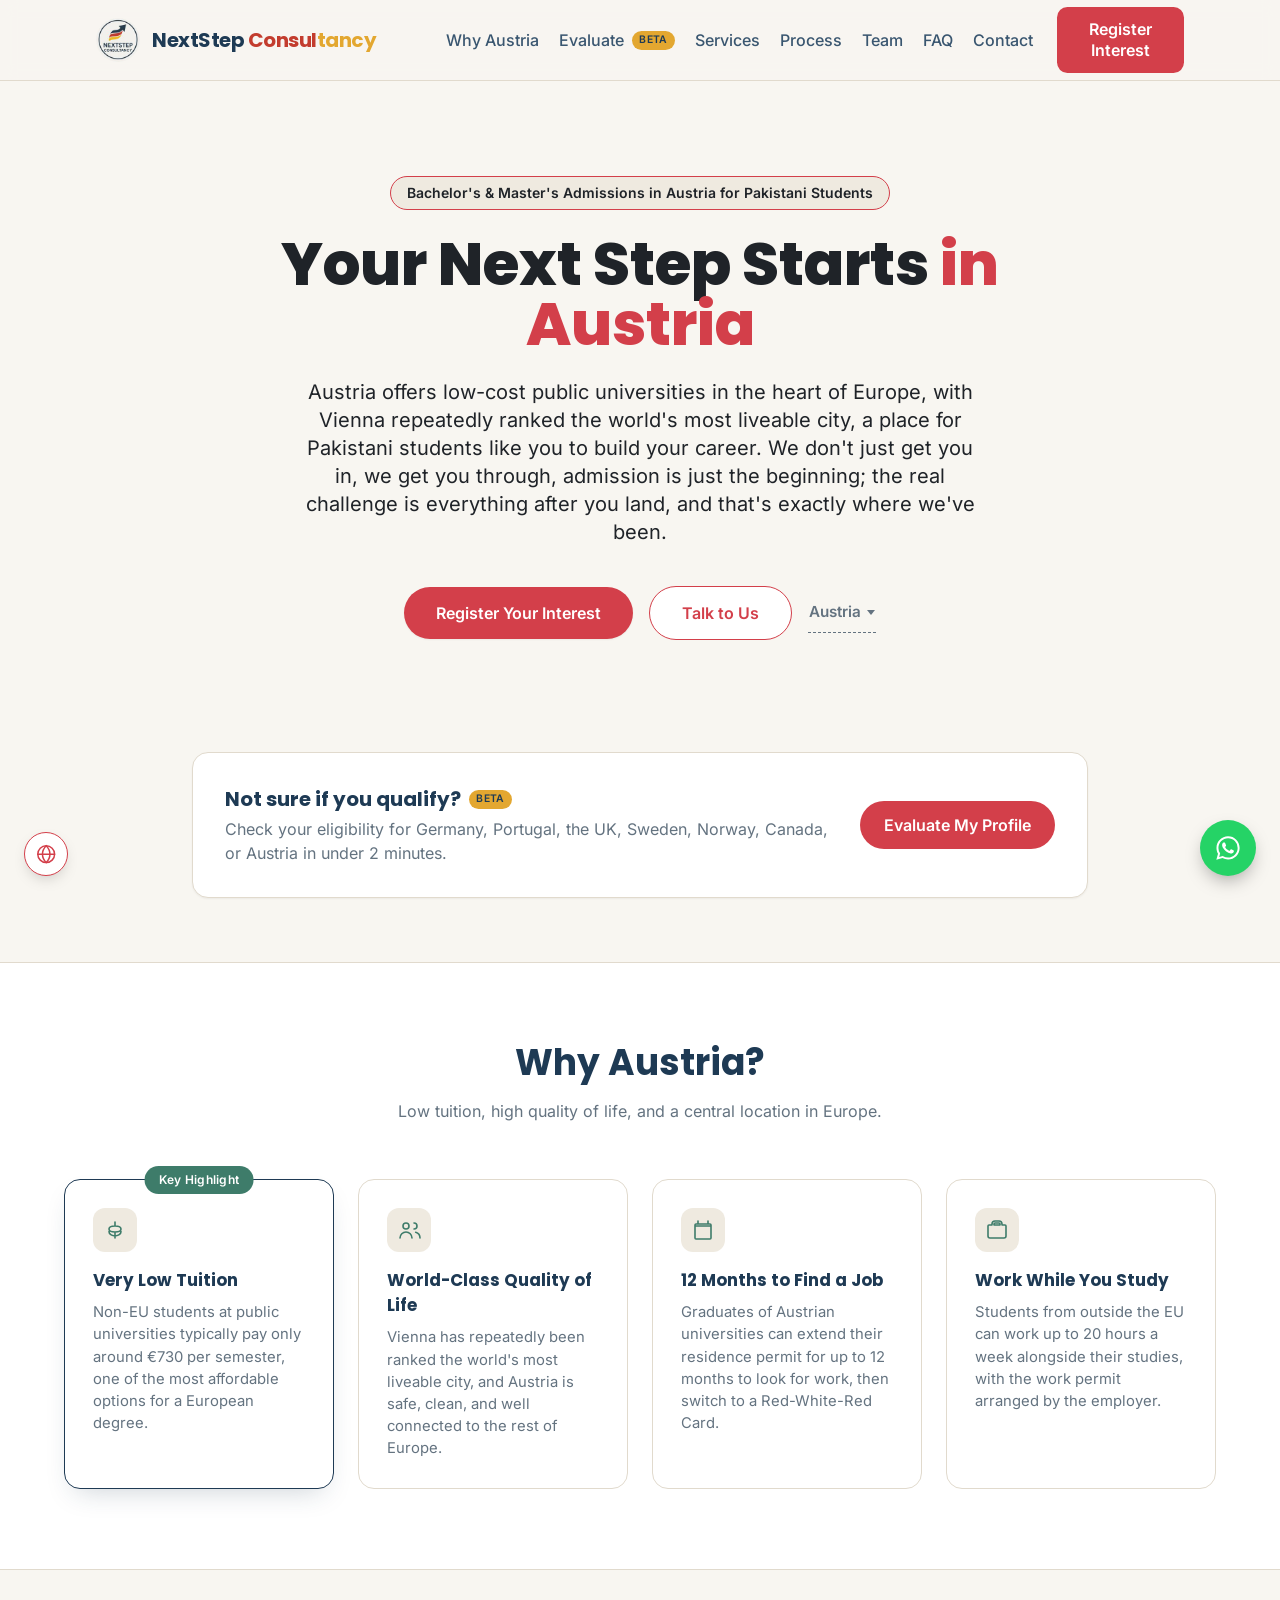
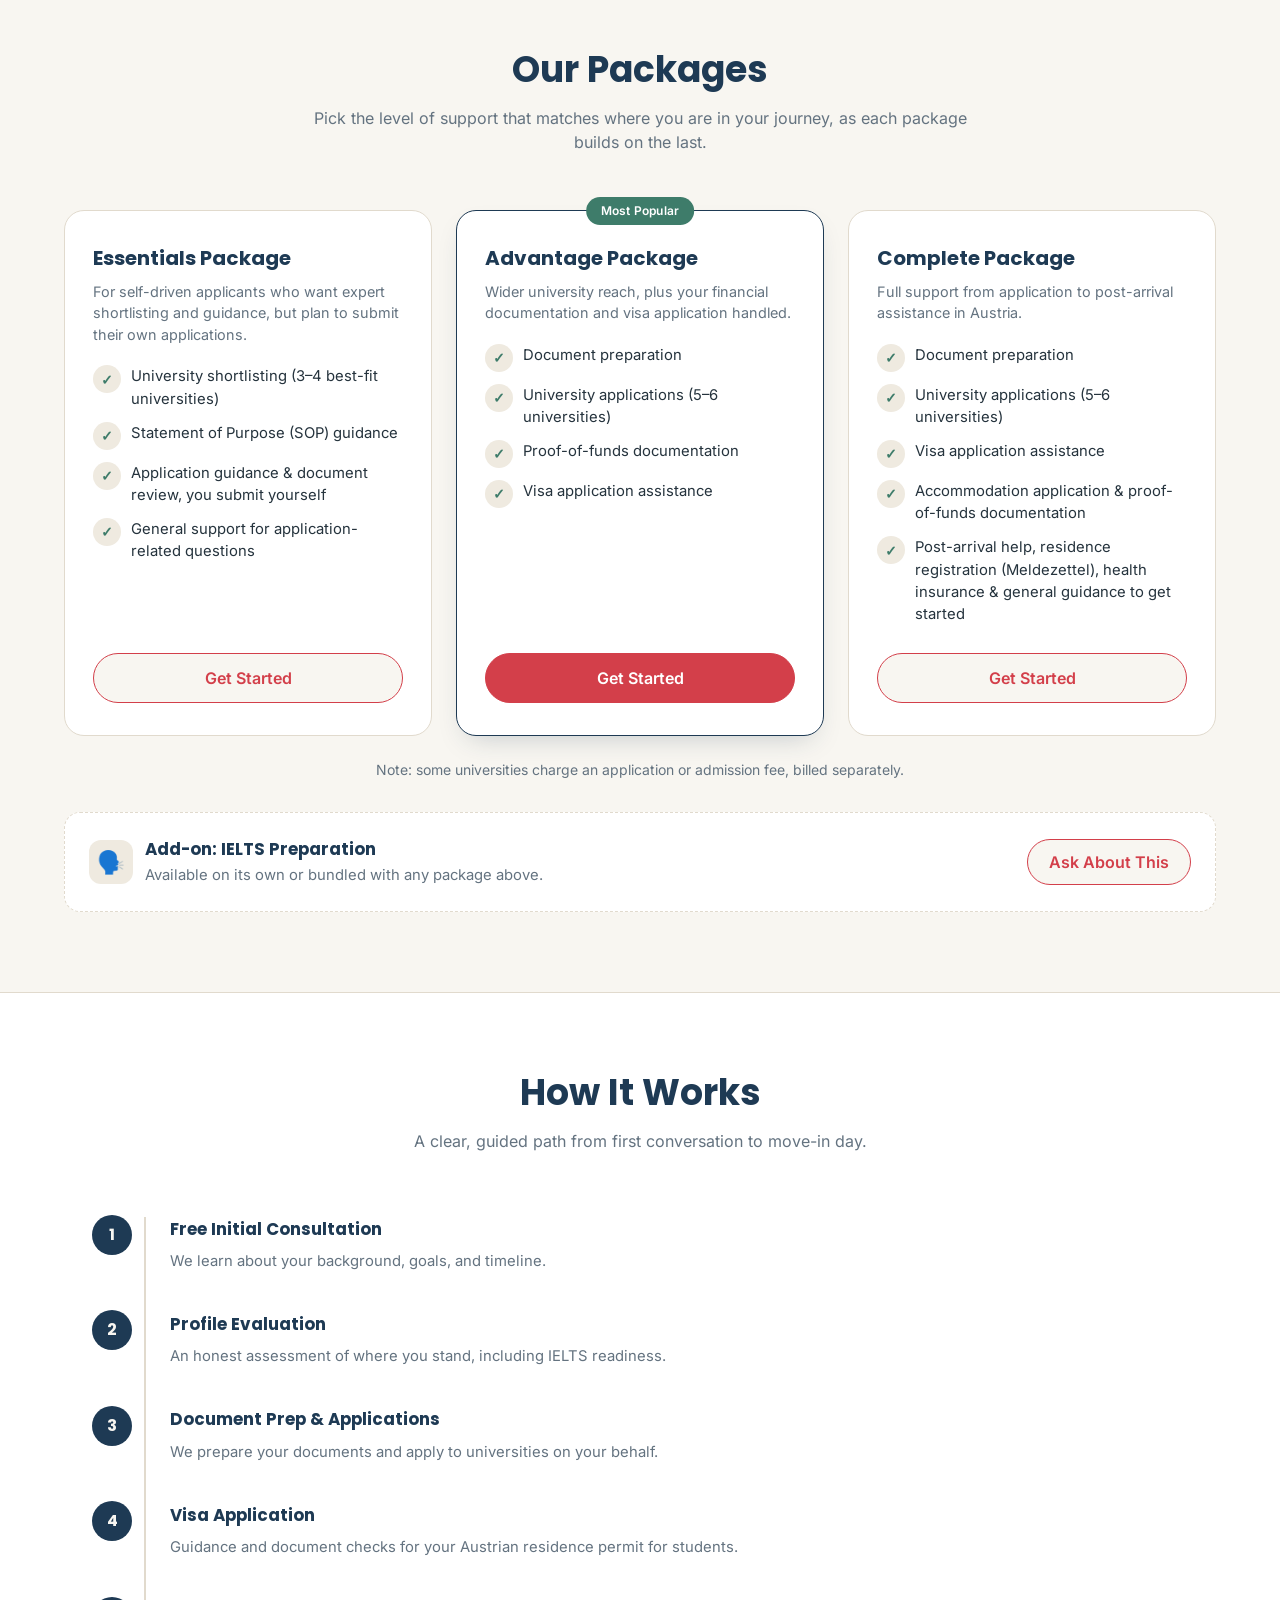
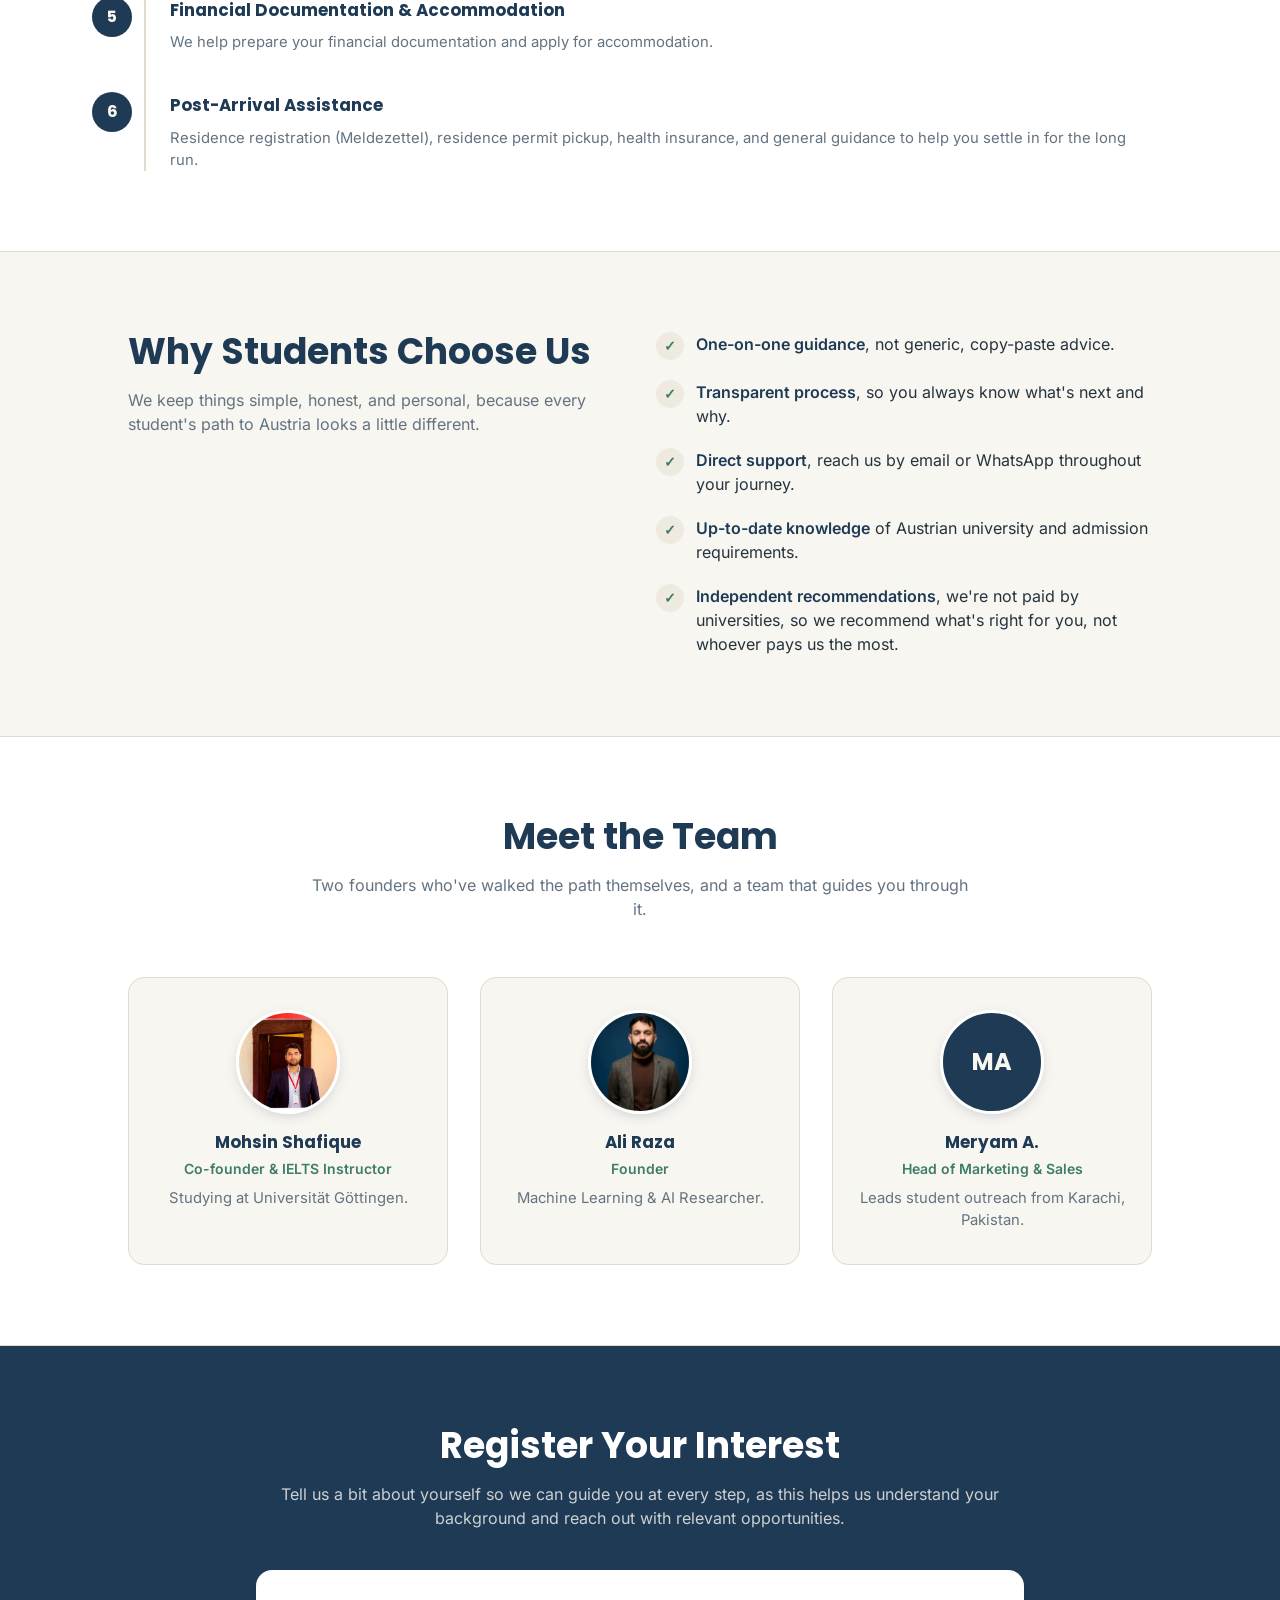
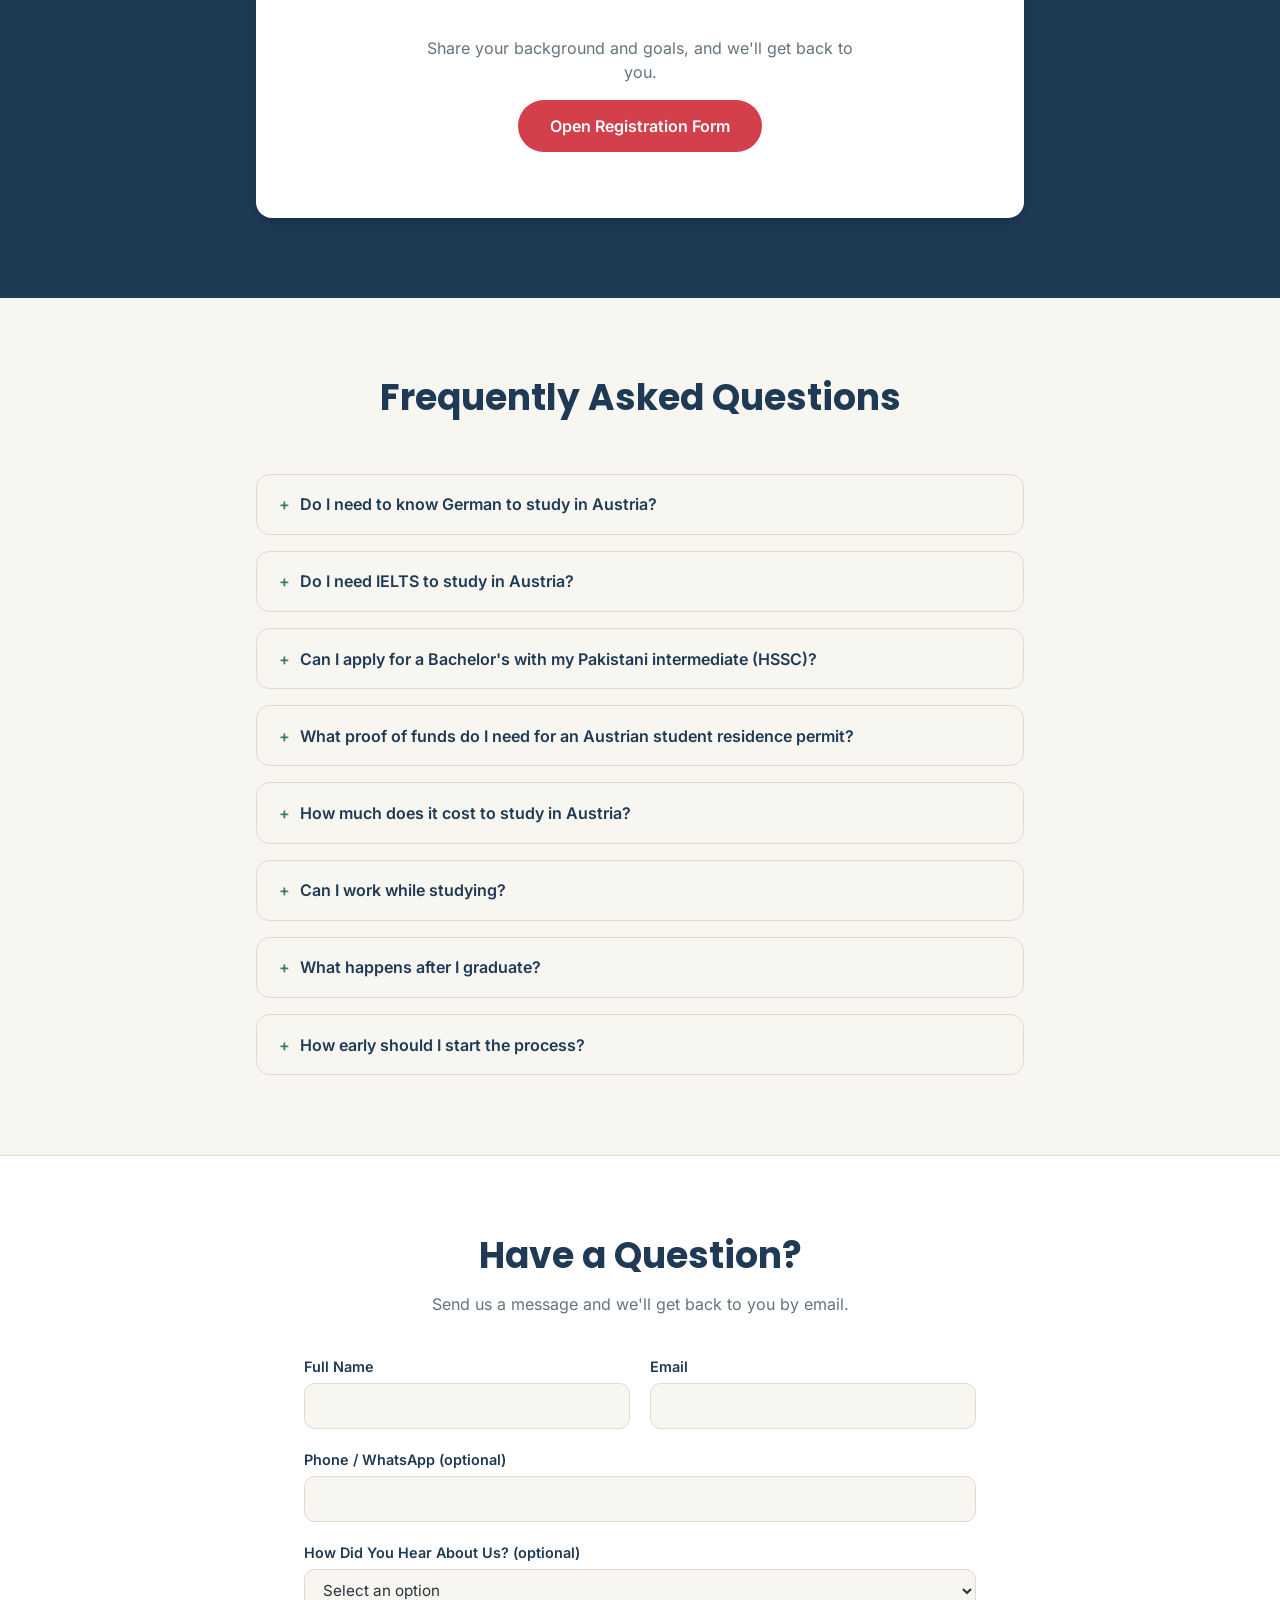
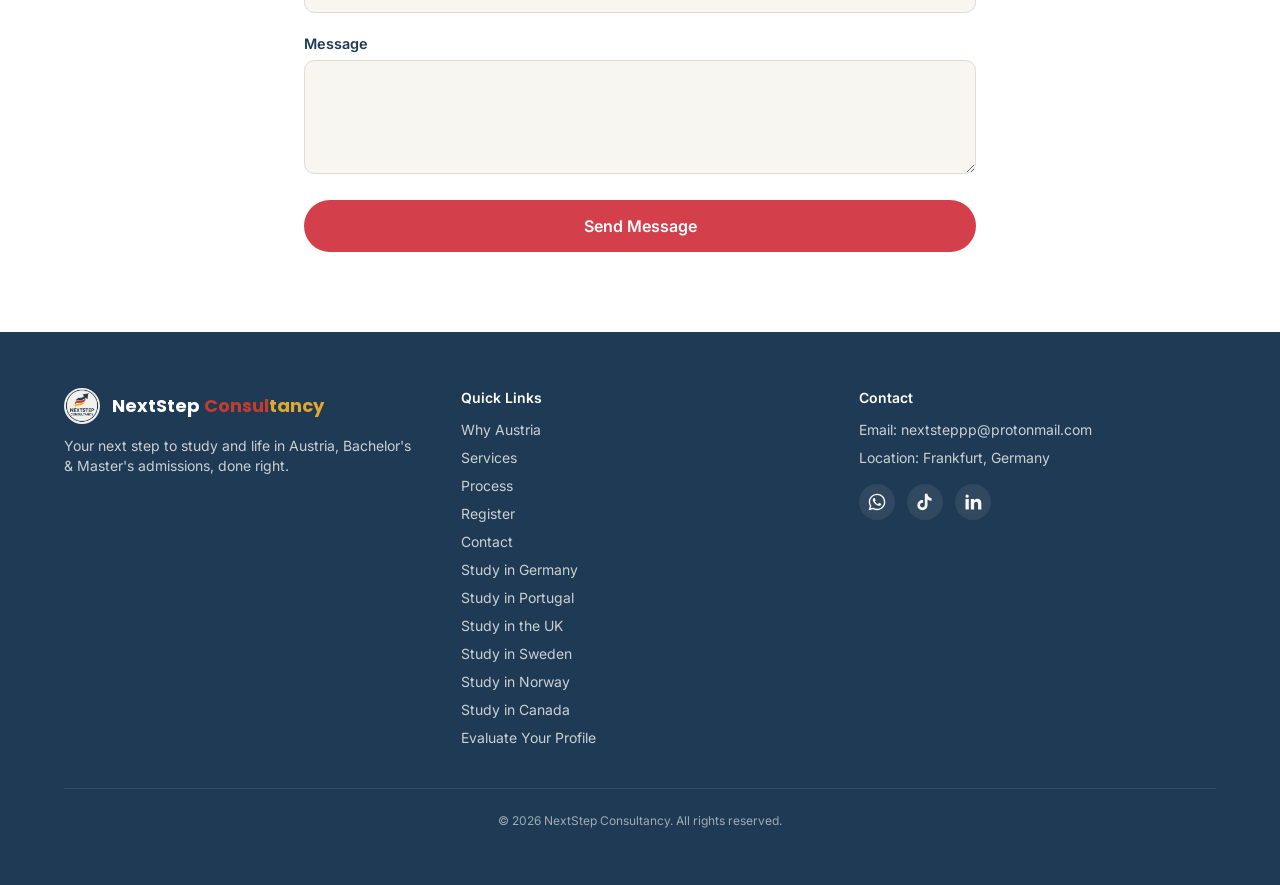
==== commit 74241c96: "Mark profile evaluator as Beta with full version coming soon - Beta pill and "more detailed evaluati" ====
--- a/austria.html
+++ b/austria.html
@@ -55,7 +55,7 @@
 </script>
 
 <link rel="stylesheet" href="tailwind.css?v=6">
-<link rel="stylesheet" href="style.css?v=19">
+<link rel="stylesheet" href="style.css?v=20">
 </head>
 <body data-country="austria" class="bg-cream text-ink font-body antialiased">
 
@@ -70,7 +70,7 @@
     <div class="hidden lg:flex items-center gap-6">
       <nav class="flex items-center gap-5 font-medium text-navysoft">
         <a href="#why-austria" class="hover:text-accent transition-colors">Why Austria</a>
-        <a href="evaluate.html" class="hover:text-accent transition-colors">Evaluate</a>
+        <a href="evaluate.html" class="hover:text-accent transition-colors">Evaluate <span class="beta-tag">Beta</span></a>
         <a href="#services" class="hover:text-accent transition-colors">Services</a>
         <a href="#process" class="hover:text-accent transition-colors">Process</a>
         <a href="#founders" class="hover:text-accent transition-colors">Team</a>
@@ -92,7 +92,7 @@
   <div id="mobile-menu" class="lg:hidden hidden bg-cream border-t border-bordersoft">
     <nav class="flex flex-col px-5 py-4 gap-4 font-medium text-navysoft">
       <a href="#why-austria" class="mobile-link">Why Austria</a>
-      <a href="evaluate.html" class="mobile-link">Evaluate</a>
+      <a href="evaluate.html" class="mobile-link">Evaluate <span class="beta-tag">Beta</span></a>
       <a href="#services" class="mobile-link">Services</a>
       <a href="#process" class="mobile-link">Process</a>
       <a href="#founders" class="mobile-link">Team</a>
@@ -147,7 +147,7 @@
   <section class="pb-16 px-5 sm:px-8">
     <div class="max-w-4xl mx-auto bg-white border border-bordersoft rounded-2xl p-6 sm:p-8 flex flex-col sm:flex-row items-center justify-between gap-5 shadow-sm">
       <div class="text-center sm:text-left">
-        <h2 class="font-heading font-bold text-xl text-navy">Not sure if you qualify?</h2>
+        <h2 class="font-heading font-bold text-xl text-navy">Not sure if you qualify? <span class="beta-tag">Beta</span></h2>
         <p class="text-muted mt-1">Check your eligibility for Germany, Portugal, the UK, Sweden, Norway, Canada, or Austria in under 2 minutes.</p>
       </div>
       <a href="evaluate.html" class="eval-banner-btn">
--- a/style.css
+++ b/style.css
@@ -673,6 +673,41 @@
   transition: background 0.15s ease;
 }
 .form-facade-btn:hover { background: #1E3A54; }
+
+/* Marks the profile evaluator as an early version; brand gold so it reads the same on every country page */
+.beta-tag {
+  display: inline-block;
+  vertical-align: middle;
+  background: #E3A730;
+  color: #1E3A54;
+  font-family: 'Inter', sans-serif;
+  font-size: 0.65rem;
+  font-weight: 700;
+  letter-spacing: 0.04em;
+  text-transform: uppercase;
+  line-height: 1;
+  padding: 0.25rem 0.45rem;
+  border-radius: 9999px;
+  margin-left: 0.25rem;
+  position: relative;
+  top: -0.1em;
+}
+
+.eval-note-link {
+  text-decoration: underline;
+  text-underline-offset: 0.15em;
+}
+
+.eval-note-link:hover {
+  color: #3E7C6A;
+}
+
+.beta-tag-lg {
+  font-size: 0.8rem;
+  padding: 0.35rem 0.7rem;
+  margin-left: 0.5rem;
+  top: -0.4em;
+}
 
 /* ============ COUNTRY THEMES ============
    A page opts in with <body data-country="...">; only buttons and hero text take the flag colours,
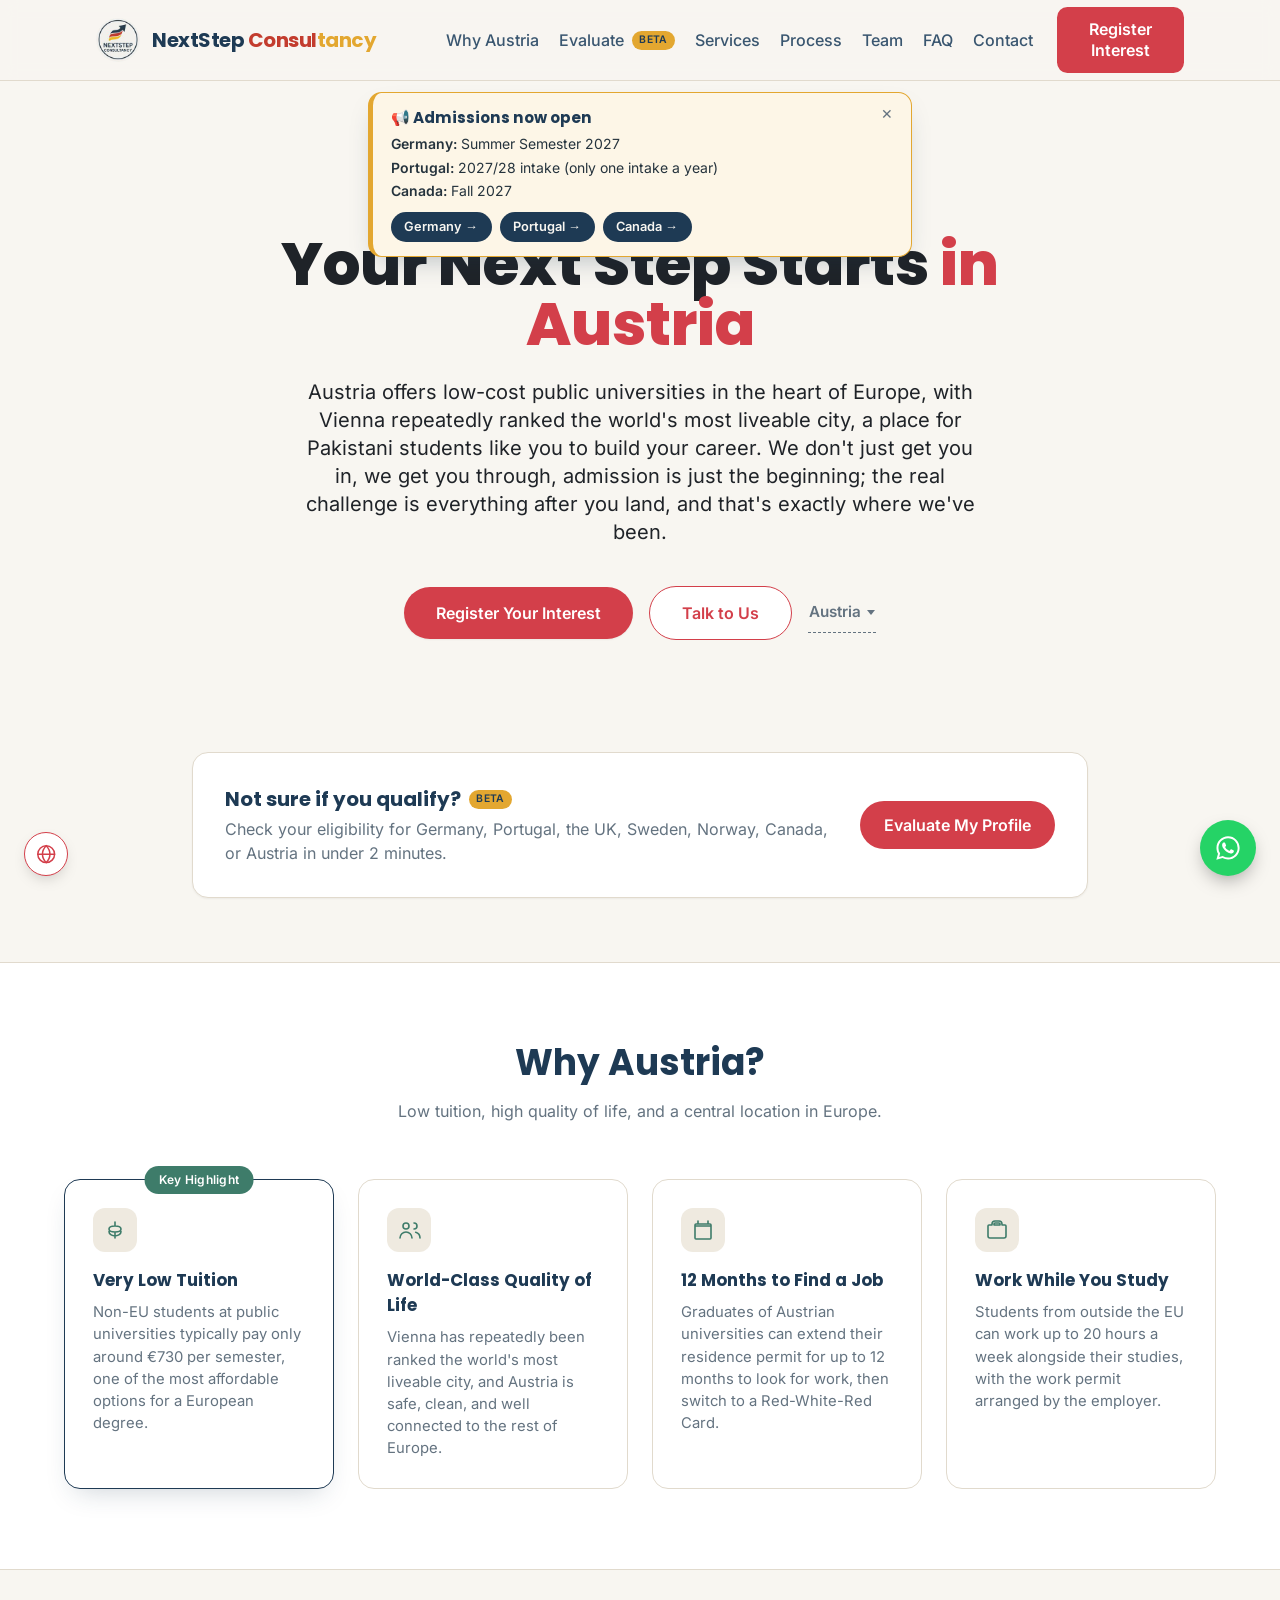
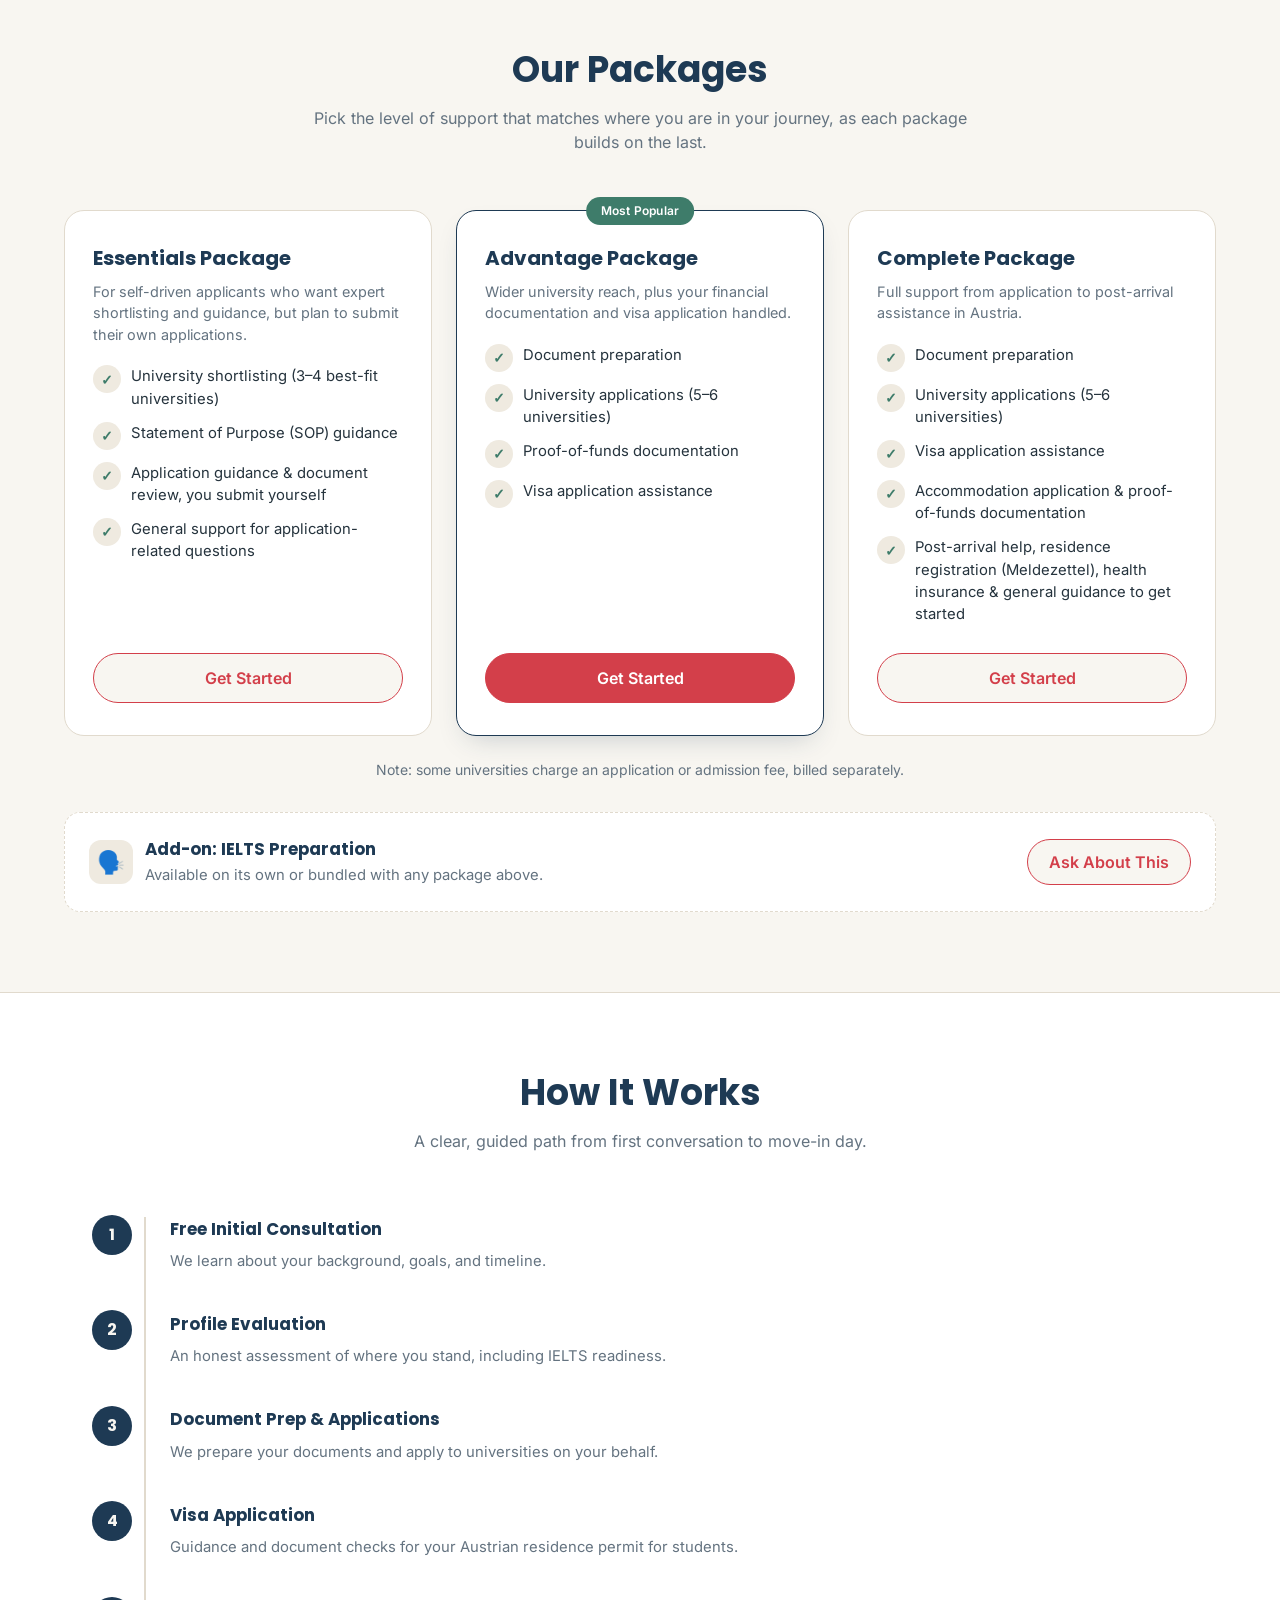
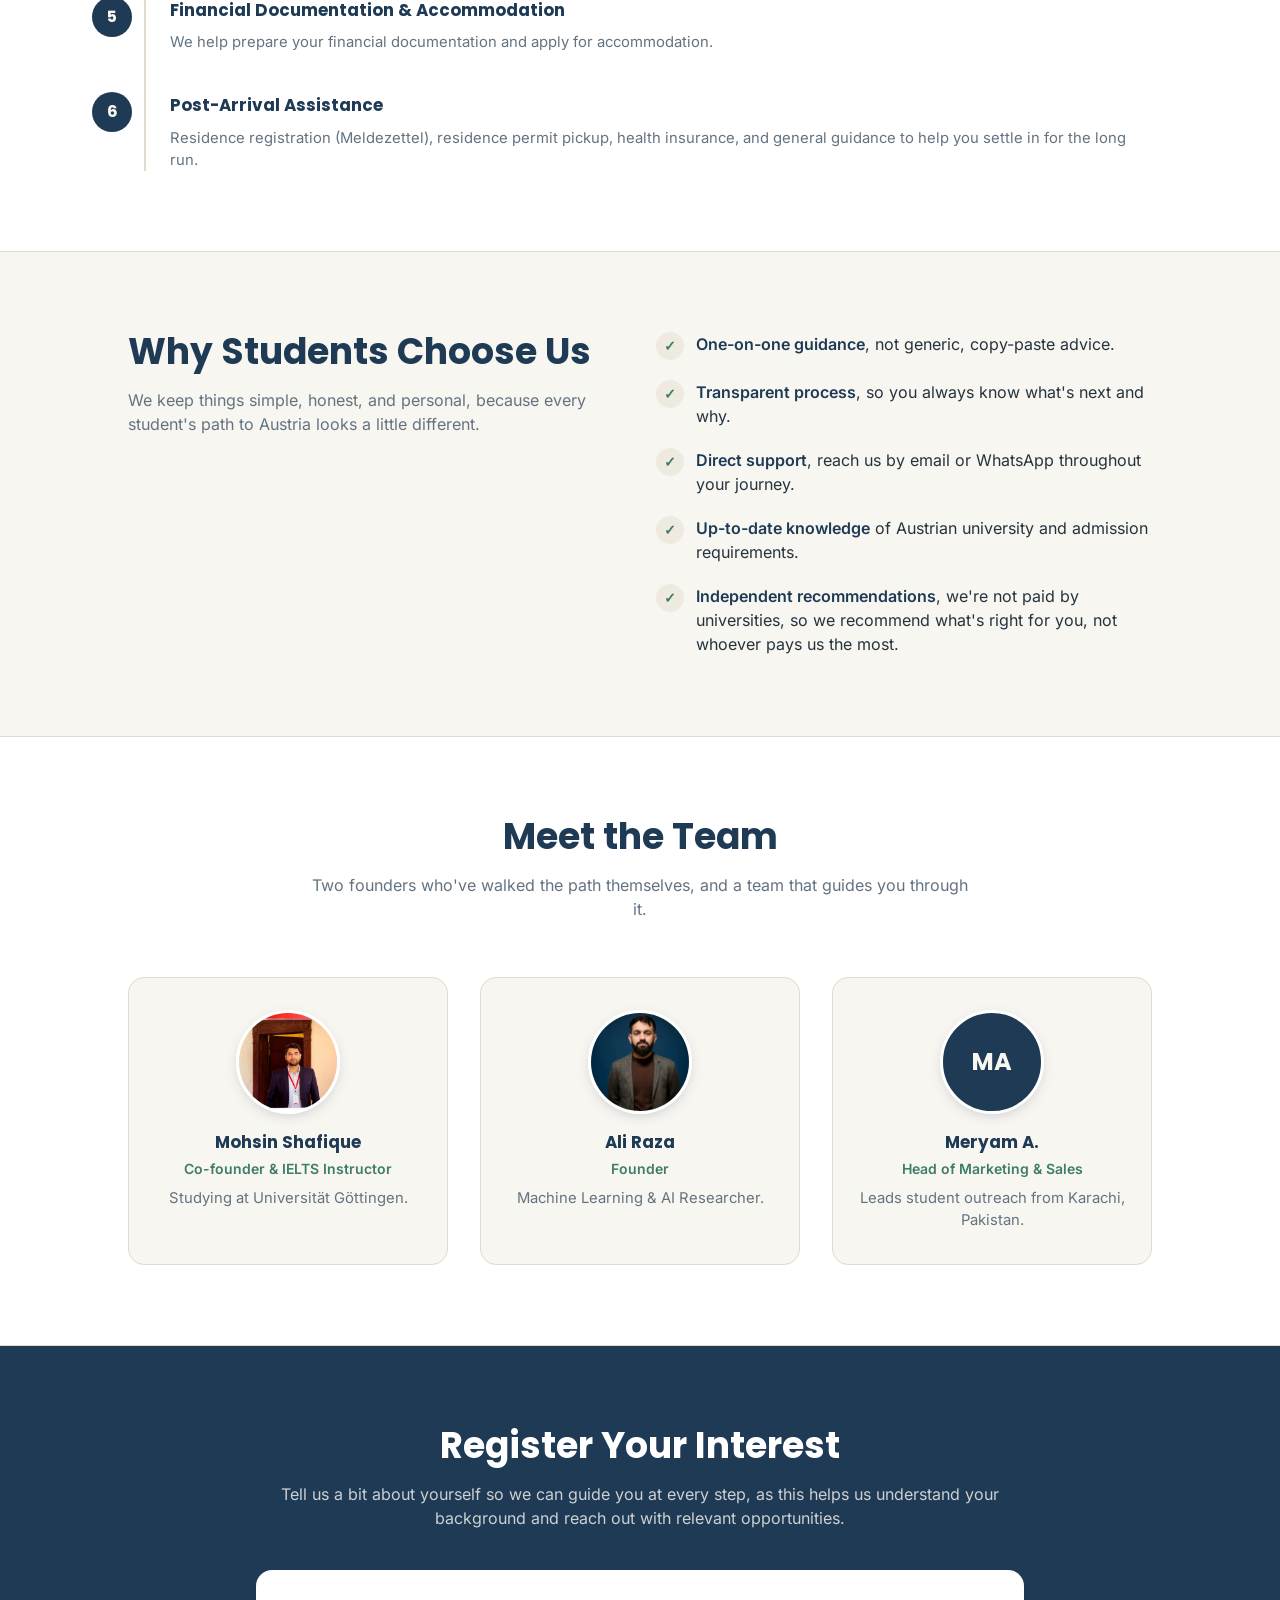
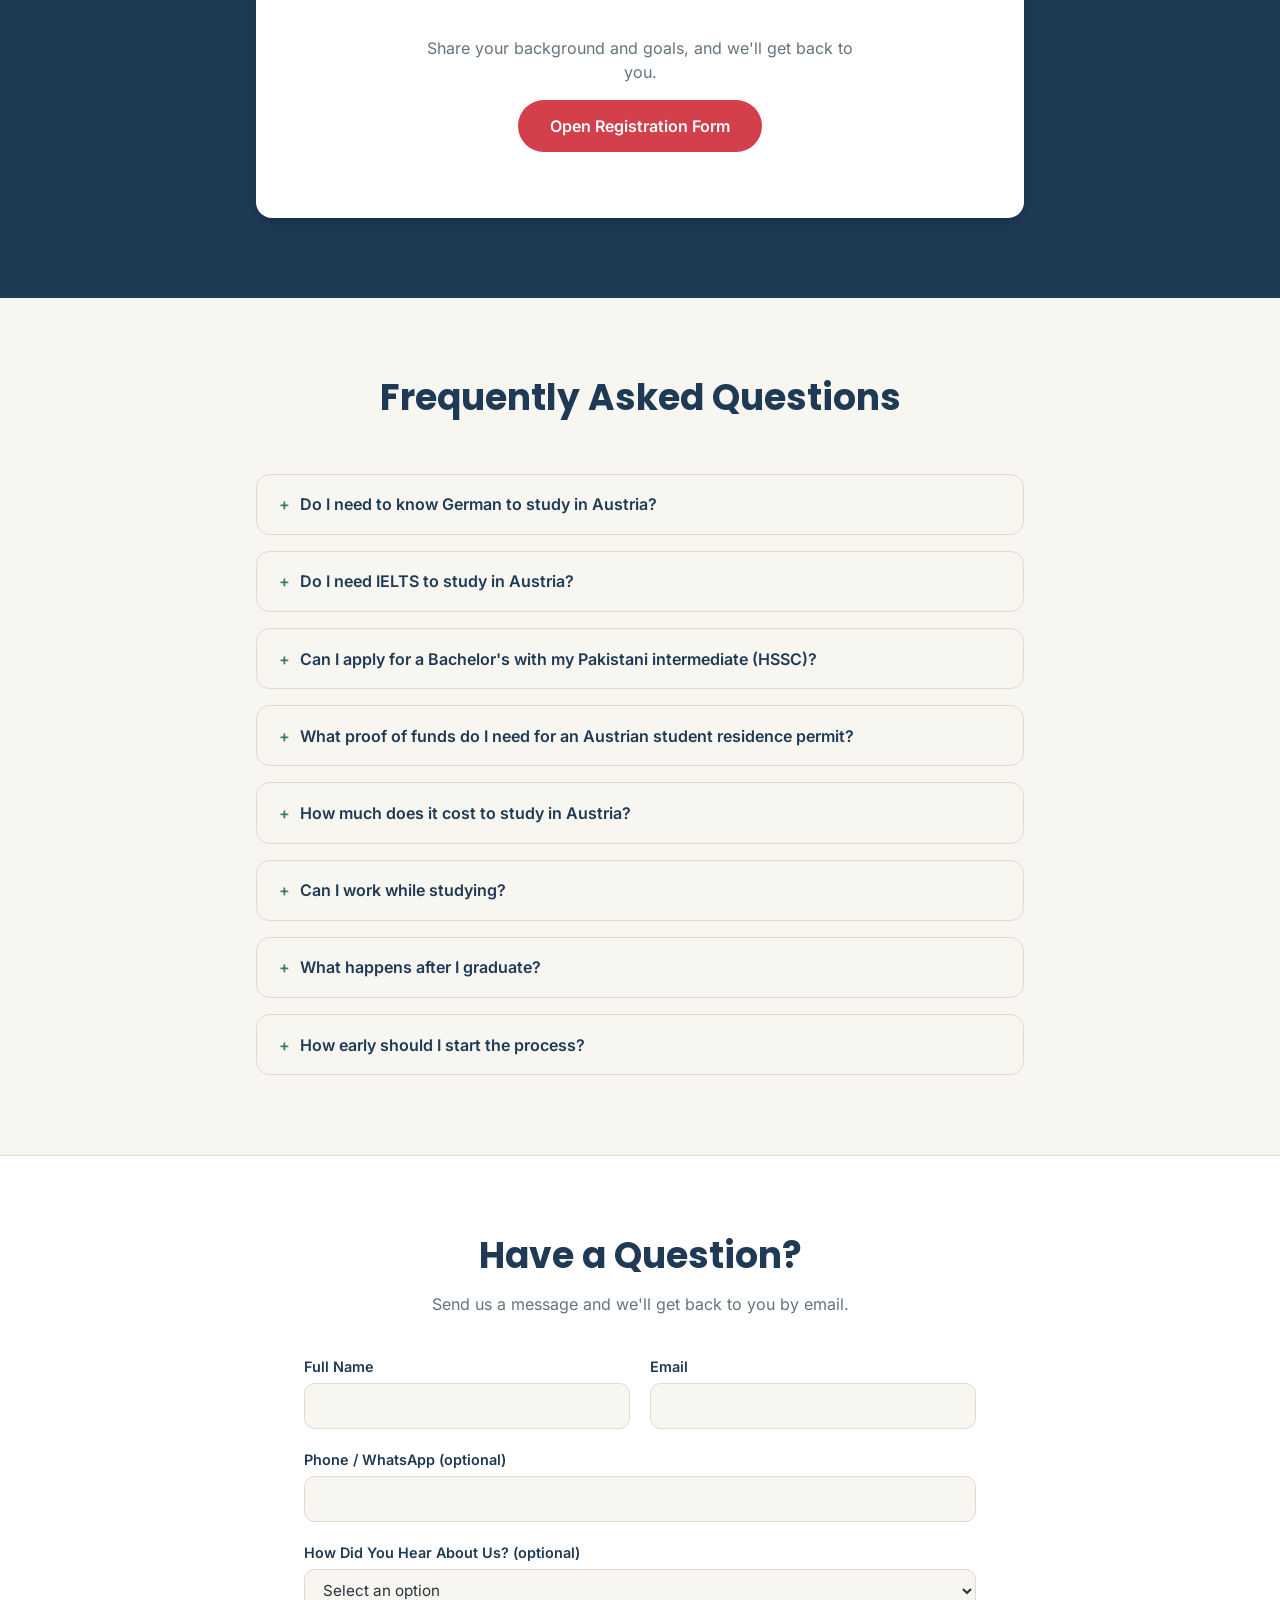
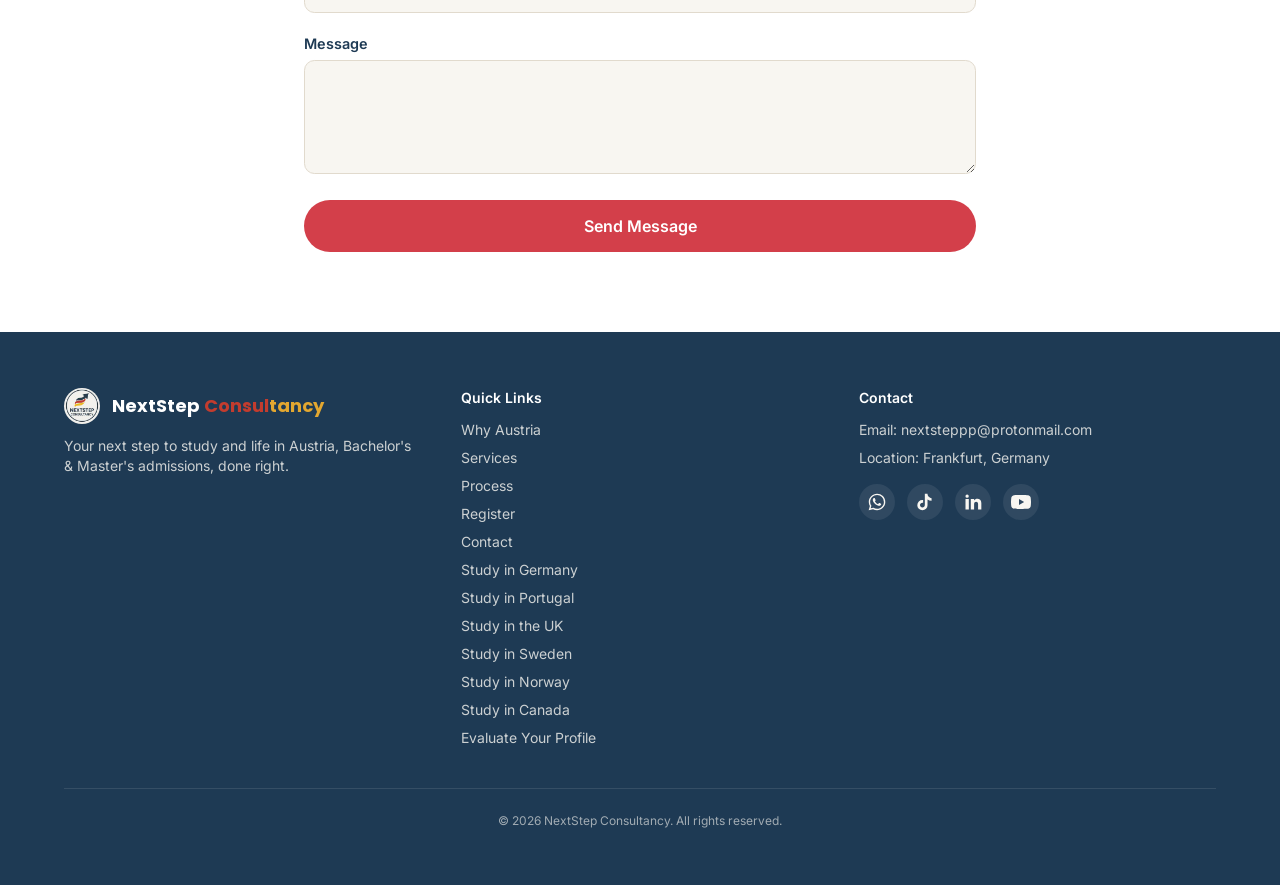
==== commit f49b3832: "notice" ====
--- a/austria.html
+++ b/austria.html
@@ -34,7 +34,8 @@
   "email": "nextsteppp@protonmail.com",
   "sameAs": [
     "https://www.tiktok.com/@nextstepconsult",
-    "https://www.linkedin.com/in/mohsin-shafique-139a16190/"
+    "https://www.linkedin.com/in/mohsin-shafique-139a16190/",
+    "https://www.youtube.com/@imrazaaa"
   ]
 }
 </script>
@@ -55,7 +56,7 @@
 </script>
 
 <link rel="stylesheet" href="tailwind.css?v=6">
-<link rel="stylesheet" href="style.css?v=20">
+<link rel="stylesheet" href="style.css?v=21">
 </head>
 <body data-country="austria" class="bg-cream text-ink font-body antialiased">
 
@@ -507,6 +508,11 @@
             <path d="M6.94 5a2 2 0 1 1-4-.02 2 2 0 0 1 4 .02ZM7 8.48H3V21h4V8.48Zm6.32 0H9.35V21h3.97v-6.57c0-3.66 4.77-3.96 4.77 0V21H22v-7.93c0-6.17-7.06-5.95-8.68-2.91V8.48Z"/>
           </svg>
         </a>
+        <a href="https://www.youtube.com/@imrazaaa" target="_blank" rel="noopener noreferrer" aria-label="Watch us on YouTube" class="footer-social-icon">
+          <svg xmlns="http://www.w3.org/2000/svg" viewBox="0 0 24 24" fill="currentColor" class="h-5 w-5">
+            <path d="M23.5 6.2a3 3 0 0 0-2.1-2.1C19.5 3.6 12 3.6 12 3.6s-7.5 0-9.4.5A3 3 0 0 0 .5 6.2 31 31 0 0 0 0 12a31 31 0 0 0 .5 5.8 3 3 0 0 0 2.1 2.1c1.9.5 9.4.5 9.4.5s7.5 0 9.4-.5a3 3 0 0 0 2.1-2.1A31 31 0 0 0 24 12a31 31 0 0 0-.5-5.8ZM9.6 15.6V8.4l6.2 3.6-6.2 3.6Z"/>
+          </svg>
+        </a>
       </div>
     </div>
   </div>
@@ -539,6 +545,6 @@
   </div>
 </details>
 
-<script src="script.js?v=5"></script>
+<script src="script.js?v=6"></script>
 </body>
 </html>
--- a/style.css
+++ b/style.css
@@ -707,6 +707,96 @@
   padding: 0.35rem 0.7rem;
   margin-left: 0.5rem;
   top: -0.4em;
+}
+
+/* "Admissions open" notice (built in script.js): sits just under the fixed header, brand gold so it
+   looks the same on every country page */
+.admissions-notice {
+  position: fixed;
+  top: 5.75rem;
+  left: 50%;
+  z-index: 55;
+  width: calc(100% - 2rem);
+  max-width: 34rem;
+  background: #FDF6E7;
+  border: 1px solid #E3A730;
+  border-left: 5px solid #E3A730;
+  border-radius: 0.85rem;
+  box-shadow: 0 12px 28px -12px rgba(30, 58, 84, 0.35);
+  padding: 0.9rem 2.5rem 0.9rem 1.1rem;
+  color: #1E3A54;
+  opacity: 0;
+  transform: translate(-50%, -0.75rem);
+  transition: opacity 0.3s ease, transform 0.3s ease;
+  pointer-events: none;
+}
+
+.admissions-notice.is-visible {
+  opacity: 1;
+  transform: translate(-50%, 0);
+  pointer-events: auto;
+}
+
+.admissions-notice-title {
+  font-family: 'Poppins', sans-serif;
+  font-weight: 700;
+  font-size: 0.95rem;
+  margin-bottom: 0.2rem;
+}
+
+.admissions-notice-text {
+  font-size: 0.875rem;
+  color: #25333D;
+  list-style: none;
+  margin: 0;
+  padding: 0;
+  display: flex;
+  flex-direction: column;
+  gap: 0.15rem;
+}
+
+.admissions-notice-links {
+  display: flex;
+  flex-wrap: wrap;
+  gap: 0.5rem;
+  margin-top: 0.65rem;
+}
+
+.admissions-notice-link {
+  display: inline-block;
+  background: #1E3A54;
+  color: #F8F6F1;
+  font-size: 0.8rem;
+  font-weight: 600;
+  padding: 0.35rem 0.85rem;
+  border-radius: 9999px;
+  transition: background 0.15s ease;
+}
+
+.admissions-notice-link:hover {
+  background: #3A5670;
+}
+
+.admissions-notice-close {
+  position: absolute;
+  top: 0.5rem;
+  right: 0.6rem;
+  width: 1.75rem;
+  height: 1.75rem;
+  border-radius: 9999px;
+  color: #647380;
+  font-size: 0.85rem;
+  line-height: 1;
+  transition: background 0.15s ease, color 0.15s ease;
+}
+
+.admissions-notice-close:hover {
+  background: rgba(227, 167, 48, 0.2);
+  color: #1E3A54;
+}
+
+@media (prefers-reduced-motion: reduce) {
+  .admissions-notice { transition: none; }
 }
 
 /* ============ COUNTRY THEMES ============
